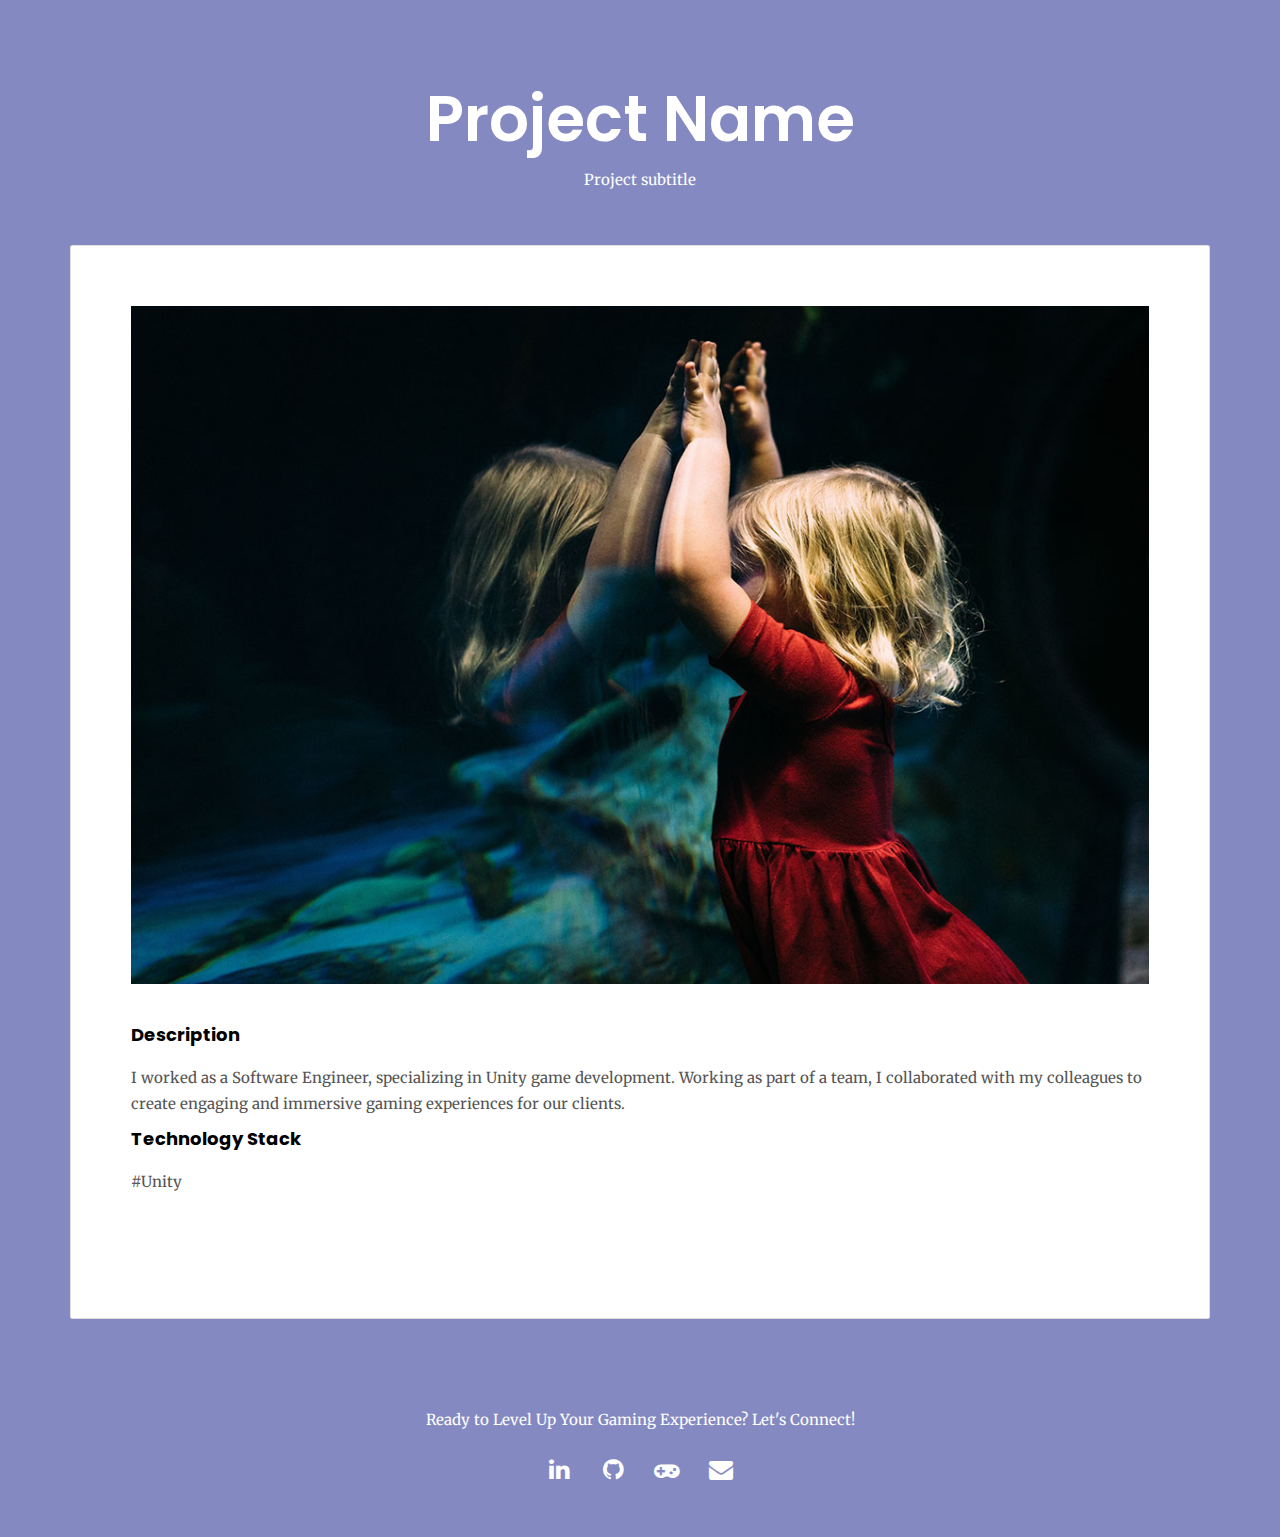
==== Portfolio.html @ bd311142 "Dynamic Portfolio page." ====
<!DOCTYPE html>
<html lang="en">

<head>
  <meta charset="UTF-8">
  <meta content="IE=edge" http-equiv="X-UA-Compatible">
  <meta content="width=device-width,initial-scale=1" name="viewport">
  <meta content="description" name="description">
  <meta name="google" content="notranslate" />
  <meta content="Mashup templates have been developped by Orson.io team" name="author">

  <!-- Disable tap highlight on IE -->
  <meta name="msapplication-tap-highlight" content="no">
  
  <link rel="apple-touch-icon" sizes="180x180" href="./assets/apple-icon-180x180.png">
  <link href="./assets/favicon.ico" rel="icon">

  <title>Zeeshan Qaswar</title>  

<link href="./main.d8e0d294.css" rel="stylesheet"></head>

<body class="">

<!-- Add your content of header -->
<div class="background-color-layer" "></div> 
<!-- style="background-image: url('assets/images/img-01.jpg') -->
<main class="content-wrapper">
  <header class="white-text-container section-container">
    <div class="text-center">
      <h1 id ="projectName">Project Name</h1>
      <p  id ="projectTitle">Project subtitle</p>
    </div>
  </header>



<!-- Add your site or app content here -->
 
 <div class="container">
   <div class="row">
     <div class="col-xs-12">

        <div class="card">
          <div class="card-block">

            <div class="work-experience">
              
              <p><img src="./assets/Projects/Space/thumbnail.jpg" alt="" id="Portfolio-Main" width="100%"></p>
              
              <br>
              <h3 class="h5 date-title">Description</h3>
              <div id ="projectDescription">
                <p>I worked as a Software Engineer, specializing in Unity game development. 
                  Working as part of a team, I collaborated with my colleagues to create engaging and immersive gaming experiences for our clients.</p>
              </div>

                <h3 class="h5 date-title">Technology Stack</h3>
                <p>#Unity</p>
              
                <div class="row">
                  
                  <div class="col-md-6">
                    <br>
                    <img src="./assets/images/img-02.jpg" project-Name ="Space" id="Portfolio-1" class="img-responsive" alt="">
                  </div>

                  <div class="col-md-6">
                    <br>
                    <img src="./assets/images/img-03.jpg" class="img-responsive" id="Portfolio-2" alt="">
                  </div>

                  <div class="col-md-6">
                    <br>
                    <img src="./assets/images/img-02.jpg" project-Name ="Space" id="Portfolio-3" class="img-responsive" alt="">
                  </div>

                  <div class="col-md-6">
                    <br>
                    <img src="./assets/images/img-03.jpg" class="img-responsive" id="Portfolio-4" alt="">
                  </div>
    
                </div>

            </div>
          </div>
        </div>
        
     </div>
   </div>
 </div>

</main>
<footer class="footer-container white-text-container text-center">
  <div class="container">
    <div class="row">
      <div class="col-xs-12">
        <p><img src="./assets/images/mashup-icon.svg" alt=""></p>
        
        <p>Ready to Level Up Your Gaming Experience? Let's Connect!</p>
        <p>
          <a class="fa-icon fa-icon-2x" target="_blank"  href="https://www.linkedin.com/in/zeolion/" title="">
            <i class="fa fa-linkedin"></i>
          </a>
          <a class="fa-icon fa-icon-2x" target="_blank"  href="https://github.com/xeeshanqaswar" title="">
            <i class="fa fa-github"></i>
          </a>
          <a class="fa-icon fa-icon-2x" target="_blank"  href="https://zeeshanqaswar.itch.io/" title="">
            <i class="fa fa-gamepad"></i>
          </a>
          <a class="fa-icon fa-icon-2x" href="mailto:xeeshanqaswar@gmail.com" title="">
            <i class="fa fa-envelope"></i>
          </a>
        </p>
      </div>
    </div>
  </div>
</footer>

<script>
  document.addEventListener("DOMContentLoaded", function (event) {
     scrollRevelation('.card');
  });

  // Change portfolio page name

  window.onload = function(){
    
    // Fetching Data from other page
    var pageData = JSON.parse(sessionStorage.getItem("portfolioData"));
    
    // Updating Content 
    document.getElementById("projectName").innerText = pageData["projectName"];
    document.getElementById("projectTitle").innerText = pageData["projectTitle"];
    document.getElementById("projectDescription").innerHTML = pageData["projectDescription"];

    // Updating Images
    document.getElementById('Portfolio-Main').src = "./assets/Projects/"+pageData["projectPath"]+"/main.gif";
    document.getElementById("Portfolio-1").src = "./assets/Projects/"+pageData["projectPath"]+"/1.jpg";
    document.getElementById("Portfolio-2").src = "./assets/Projects/"+pageData["projectPath"]+"/2.jpg";
    document.getElementById("Portfolio-3").src = "./assets/Projects/"+pageData["projectPath"]+"/3.jpg";
    document.getElementById("Portfolio-4").src = "./assets/Projects/"+pageData["projectPath"]+"/4.jpg";

  }

</script>

<script type="text/javascript" src="./main.bc58148c.js"></script></body>

</html>
---- main.d8e0d294.css ----
@import url(https://fonts.googleapis.com/css?family=Lato:400,700|Oswald);
@import url('https://fonts.googleapis.com/css2?family=Poppins:wght@400;600&display=swap');
@import url('https://fonts.googleapis.com/css2?family=Merriweather&display=swap');
@import url(https://maxcdn.bootstrapcdn.com/font-awesome/4.7.0/css/font-awesome.min.css);

html {
    font-family: sans-serif;
    -ms-text-size-adjust: 100%;
    -webkit-text-size-adjust: 100%
}

body {
    margin: 0
}

article,
aside,
details,
figcaption,
figure,
footer,
header,
hgroup,
main,
menu,
nav,
section,
summary {
    display: block
}

audio,
canvas,
progress,
video {
    display: inline-block;
    vertical-align: baseline
}

audio:not([controls]) {
    display: none;
    height: 0
}

[hidden],
template {
    display: none
}

a {
    background-color: transparent
}

a:active,
a:hover {
    outline: 0
}

abbr[title] {
    border-bottom: 1px dotted
}

b,
strong {
    font-weight: 700
}

dfn {
    font-style: italic
}

h1 {
    font-size: 2em;
    margin: .67em 0
}

mark {
    background: #ff0;
    color: #000
}

small {
    font-size: 80%
}

sub,
sup {
    font-size: 75%;
    line-height: 0;
    position: relative;
    vertical-align: baseline
}

sup {
    top: -.5em
}

sub {
    bottom: -.25em
}

img {
    border: 0
}

svg:not(:root) {
    overflow: hidden
}

figure {
    margin: 1em 40px
}

hr {
    box-sizing: content-box;
    height: 0
}

pre {
    overflow: auto
}

code,
kbd,
pre,
samp {
    font-family: monospace, monospace;
    font-size: 1em
}

button,
input,
optgroup,
select,
textarea {
    color: inherit;
    font: inherit;
    margin: 0
}

button {
    overflow: visible
}

button,
select {
    text-transform: none
}

button,
html input[type=button],
input[type=reset],
input[type=submit] {
    -webkit-appearance: button;
    cursor: pointer
}

button[disabled],
html input[disabled] {
    cursor: default
}

button::-moz-focus-inner,
input::-moz-focus-inner {
    border: 0;
    padding: 0
}

input {
    line-height: normal
}

input[type=checkbox],
input[type=radio] {
    box-sizing: border-box;
    padding: 0
}

input[type=number]::-webkit-inner-spin-button,
input[type=number]::-webkit-outer-spin-button {
    height: auto
}

input[type=search] {
    -webkit-appearance: textfield;
    box-sizing: content-box
}

input[type=search]::-webkit-search-cancel-button,
input[type=search]::-webkit-search-decoration {
    -webkit-appearance: none
}

fieldset {
    border: 1px solid silver;
    margin: 0 2px;
    padding: .35em .625em .75em
}

textarea {
    overflow: auto
}

optgroup {
    font-weight: 700
}

table {
    border-collapse: collapse;
    border-spacing: 0
}

td,
th {
    padding: 0
}

/*! Source: https://github.com/h5bp/html5-boilerplate/blob/master/src/css/main.css */
@media print {

    *,
    :after,
    :before {
        background: transparent !important;
        color: #000 !important;
        box-shadow: none !important;
        text-shadow: none !important
    }

    a,
    a:visited {
        text-decoration: underline
    }

    a[href]:after {
        content: " (" attr(href) ")"
    }

    abbr[title]:after {
        content: " (" attr(title) ")"
    }

    a[href^="#"]:after,
    a[href^="javascript:"]:after {
        content: ""
    }

    blockquote,
    pre {
        border: 1px solid #999;
        page-break-inside: avoid
    }

    thead {
        display: table-header-group
    }

    img,
    tr {
        page-break-inside: avoid
    }

    img {
        max-width: 100% !important
    }

    h2,
    h3,
    p {
        orphans: 3;
        widows: 3
    }

    h2,
    h3 {
        page-break-after: avoid
    }

    .navbar {
        display: none
    }

    .btn>.caret,
    .dropup>.btn>.caret {
        border-top-color: #000 !important
    }

    .label {
        border: 1px solid #000
    }

    .table {
        border-collapse: collapse !important
    }

    .table td,
    .table th {
        background-color: #fff !important
    }

    .table-bordered td,
    .table-bordered th {
        border: 1px solid #ddd !important
    }
}

*,
:after,
:before {
    -webkit-box-sizing: border-box;
    -moz-box-sizing: border-box;
    box-sizing: border-box
}

html {
    font-size: 10px;
    -webkit-tap-highlight-color: transparent
}

body {
    /* font-family: Lato, Helvetica, Arial, sans-serif; */
    font-family: 'Merriweather', serif;
    /* font-size: 16px;
    line-height: 1.58; */
    font-size: 15px;
    line-height: 1.7;
    color: #555;
    background-color: #fff
}

button,
input,
select,
textarea {
    font-family: inherit;
    font-size: inherit;
    line-height: inherit
}

a {
    color: #8589c2;
    text-decoration: none
}

a:focus,
a:hover {
    color: #8589c2;
    text-decoration: underline
}

a:focus {
    outline: 5px auto -webkit-focus-ring-color;
    outline-offset: -2px
}

figure {
    margin: 0
}

img {
    vertical-align: middle
}

.img-responsive {
    display: block;
    max-width: 100%;
    height: auto
}

.img-rounded {
    border-radius: 6px
}

.img-thumbnail {
    padding: 4px;
    line-height: 1.58;
    background-color: #fff;
    border: 1px solid #ddd;
    border-radius: 4px;
    -webkit-transition: all .2s ease-in-out;
    -o-transition: all .2s ease-in-out;
    transition: all .2s ease-in-out;
    display: inline-block;
    max-width: 100%;
    height: auto
}

.img-circle {
    border-radius: 50%
}

hr {
    margin-top: 25px;
    margin-bottom: 25px;
    border: 0;
    border-top: 1px solid #eee
}

.sr-only {
    position: absolute;
    width: 1px;
    height: 1px;
    margin: -1px;
    padding: 0;
    overflow: hidden;
    clip: rect(0, 0, 0, 0);
    border: 0
}

.sr-only-focusable:active,
.sr-only-focusable:focus {
    position: static;
    width: auto;
    height: auto;
    margin: 0;
    overflow: visible;
    clip: auto
}

[role=button] {
    cursor: pointer
}

.h1,
.h2,
.h3,
.h4,
.h5,
.h6,
h1,
h2,
h3,
h4,
h5,
h6 {
    /* font-family: Oswald, Helvetica, Arial, sans-serif; */
    font-family: 'Poppins', Helvetica, Arial, sans-serif;
    font-weight: 600;
    line-height: 1.1;
    color: #000
}

.h1 .small,
.h1 small,
.h2 .small,
.h2 small,
.h3 .small,
.h3 small,
.h4 .small,
.h4 small,
.h5 .small,
.h5 small,
.h6 .small,
.h6 small,
h1 .small,
h1 small,
h2 .small,
h2 small,
h3 .small,
h3 small,
h4 .small,
h4 small,
h5 .small,
h5 small,
h6 .small,
h6 small {
    font-weight: 400;
    line-height: 1;
    color: #777
}

.h1,
.h2,
.h3,
h1,
h2,
h3 {
    margin-top: 25px;
    margin-bottom: 12.5px
}

.h1 .small,
.h1 small,
.h2 .small,
.h2 small,
.h3 .small,
.h3 small,
h1 .small,
h1 small,
h2 .small,
h2 small,
h3 .small,
h3 small {
    font-size: 65%
}

.h4,
.h5,
.h6,
h4,
h5,
h6 {
    margin-top: 12.5px;
    margin-bottom: 12.5px
}

.h4 .small,
.h4 small,
.h5 .small,
.h5 small,
.h6 .small,
.h6 small,
h4 .small,
h4 small,
h5 .small,
h5 small,
h6 .small,
h6 small {
    font-size: 75%
}

.h1,
h1 {
    font-size: 63px
}

.h2,
h2 {
    font-size: 27px
}

.h3,
.h4,
h3,
h4 {
    font-size: 20px
}

.h5,
h5 {
    font-size: 18px
}

.h6,
h6 {
    font-size: 14px
}

p {
    margin: 0 0 12.5px
}

.lead {
    margin-bottom: 25px;
    font-size: 18px;
    font-weight: 300;
    line-height: 1.4
}

@media (min-width:768px) {
    .lead {
        font-size: 24px
    }
}

.small,
small {
    font-size: 87%
}

.mark,
mark {
    background-color: #fcf8e3;
    padding: .2em
}

.text-left {
    text-align: left
}

.text-right {
    text-align: right
}

.text-center {
    text-align: center
}

.text-justify {
    text-align: justify
}

.text-nowrap {
    white-space: nowrap
}

.text-lowercase {
    text-transform: lowercase
}

.initialism,
.text-uppercase {
    text-transform: uppercase
}

.text-capitalize {
    text-transform: capitalize
}

.text-muted {
    color: #777
}

.text-primary {
    color:  #8589c2
}

a.text-primary:focus,
a.text-primary:hover {
    color:  #8589c2
}

.text-success {
    color: #fff
}

a.text-success:focus,
a.text-success:hover {
    color: #e6e6e6
}

.text-info {
    color: #31708f
}

a.text-info:focus,
a.text-info:hover {
    color: #245269
}

.text-warning {
    color: #8a6d3b
}

a.text-warning:focus,
a.text-warning:hover {
    color: #66512c
}

.text-danger {
    color: #fff
}

a.text-danger:focus,
a.text-danger:hover {
    color: #e6e6e6
}

.bg-primary {
    color: #fff;
    background-color: #ff0060
}

a.bg-primary:focus,
a.bg-primary:hover {
    background-color: #cc004d
}

.bg-success {
    background-color: #87e329
}

a.bg-success:focus,
a.bg-success:hover {
    background-color: #6dc019
}

.bg-info {
    background-color: #d9edf7
}

a.bg-info:focus,
a.bg-info:hover {
    background-color: #afd9ee
}

.bg-warning {
    background-color: #fcf8e3
}

a.bg-warning:focus,
a.bg-warning:hover {
    background-color: #f7ecb5
}

.bg-danger {
    background-color: #ff2c74
}

a.bg-danger:focus,
a.bg-danger:hover {
    background-color: #f80055
}

.page-header {
    padding-bottom: 11.5px;
    margin: 50px 0 25px;
    border-bottom: 1px solid #eee
}

ol,
ul {
    margin-top: 0;
    margin-bottom: 12.5px
}

ol ol,
ol ul,
ul ol,
ul ul {
    margin-bottom: 0
}

.list-inline,
.list-unstyled {
    padding-left: 0;
    list-style: none
}

.list-inline {
    margin-left: -5px
}

.list-inline>li {
    display: inline-block;
    padding-left: 5px;
    padding-right: 5px
}

dl {
    margin-top: 0;
    margin-bottom: 25px
}

dd,
dt {
    line-height: 1.58
}

dt {
    font-weight: 700
}

dd {
    margin-left: 0
}

.dl-horizontal dd:after,
.dl-horizontal dd:before {
    content: " ";
    display: table
}

.dl-horizontal dd:after {
    clear: both
}

@media (min-width:768px) {
    .dl-horizontal dt {
        float: left;
        width: 160px;
        clear: left;
        text-align: right;
        overflow: hidden;
        text-overflow: ellipsis;
        white-space: nowrap
    }

    .dl-horizontal dd {
        margin-left: 180px
    }
}

abbr[data-original-title],
abbr[title] {
    cursor: help;
    border-bottom: 1px dotted #777
}

.initialism {
    font-size: 90%
}

blockquote {
    padding: 12.5px 25px;
    margin: 0 0 25px;
    font-size: 20px;
    border-left: 5px solid #eee
}

blockquote ol:last-child,
blockquote p:last-child,
blockquote ul:last-child {
    margin-bottom: 0
}

blockquote .small,
blockquote footer,
blockquote small {
    display: block;
    font-size: 80%;
    line-height: 1.58;
    color: #777
}

blockquote .small:before,
blockquote footer:before,
blockquote small:before {
    content: "\2014   \A0"
}

.blockquote-reverse,
blockquote.pull-right {
    padding-right: 15px;
    padding-left: 0;
    border-right: 5px solid #eee;
    border-left: 0;
    text-align: right
}

.blockquote-reverse .small:before,
.blockquote-reverse footer:before,
.blockquote-reverse small:before,
blockquote.pull-right .small:before,
blockquote.pull-right footer:before,
blockquote.pull-right small:before {
    content: ""
}

.blockquote-reverse .small:after,
.blockquote-reverse footer:after,
.blockquote-reverse small:after,
blockquote.pull-right .small:after,
blockquote.pull-right footer:after,
blockquote.pull-right small:after {
    content: "\A0   \2014"
}

address {
    margin-bottom: 25px;
    font-style: normal;
    line-height: 1.58
}

code,
kbd,
pre,
samp {
    font-family: Menlo, Monaco, Consolas, Courier New, monospace
}

code {
    color: #c7254e;
    background-color: #f9f2f4;
    border-radius: 4px
}

code,
kbd {
    padding: 2px 4px;
    font-size: 90%
}

kbd {
    color: #fff;
    background-color: #333;
    border-radius: 3px;
    box-shadow: inset 0 -1px 0 rgba(0, 0, 0, .25)
}

kbd kbd {
    padding: 0;
    font-size: 100%;
    font-weight: 700;
    box-shadow: none
}

pre {
    display: block;
    padding: 12px;
    margin: 0 0 12.5px;
    font-size: 15px;
    line-height: 1.58;
    word-break: break-all;
    word-wrap: break-word;
    color: #333;
    background-color: #f5f5f5;
    border: 1px solid #ccc;
    border-radius: 4px
}

pre code {
    padding: 0;
    font-size: inherit;
    color: inherit;
    white-space: pre-wrap;
    background-color: transparent;
    border-radius: 0
}

.pre-scrollable {
    max-height: 340px;
    overflow-y: scroll
}

.container {
    margin-right: auto;
    margin-left: auto;
    padding-left: 15px;
    padding-right: 15px
}

.container:after,
.container:before {
    content: " ";
    display: table
}

.container:after {
    clear: both
}

@media (min-width:768px) {
    .container {
        width: 750px
    }
}

@media (min-width:992px) {
    .container {
        width: 970px
    }
}

@media (min-width:1200px) {
    .container {
        width: 1170px
    }
}

.container-fluid {
    margin-right: auto;
    margin-left: auto;
    padding-left: 15px;
    padding-right: 15px
}

.container-fluid:after,
.container-fluid:before {
    content: " ";
    display: table
}

.container-fluid:after {
    clear: both
}

.row {
    margin-left: -15px;
    margin-right: -15px
}

.row:after,
.row:before {
    content: " ";
    display: table
}

.row:after {
    clear: both
}

.col-lg-1,
.col-lg-2,
.col-lg-3,
.col-lg-4,
.col-lg-5,
.col-lg-6,
.col-lg-7,
.col-lg-8,
.col-lg-9,
.col-lg-10,
.col-lg-11,
.col-lg-12,
.col-md-1,
.col-md-2,
.col-md-3,
.col-md-4,
.col-md-5,
.col-md-6,
.col-md-7,
.col-md-8,
.col-md-9,
.col-md-10,
.col-md-11,
.col-md-12,
.col-sm-1,
.col-sm-2,
.col-sm-3,
.col-sm-4,
.col-sm-5,
.col-sm-6,
.col-sm-7,
.col-sm-8,
.col-sm-9,
.col-sm-10,
.col-sm-11,
.col-sm-12,
.col-xs-1,
.col-xs-2,
.col-xs-3,
.col-xs-4,
.col-xs-5,
.col-xs-6,
.col-xs-7,
.col-xs-8,
.col-xs-9,
.col-xs-10,
.col-xs-11,
.col-xs-12 {
    position: relative;
    min-height: 1px;
    padding-left: 15px;
    padding-right: 15px
}

.col-xs-1,
.col-xs-2,
.col-xs-3,
.col-xs-4,
.col-xs-5,
.col-xs-6,
.col-xs-7,
.col-xs-8,
.col-xs-9,
.col-xs-10,
.col-xs-11,
.col-xs-12 {
    float: left
}

.col-xs-1 {
    width: 8.33333%
}

.col-xs-2 {
    width: 16.66667%
}

.col-xs-3 {
    width: 25%
}

.col-xs-4 {
    width: 33.33333%
}

.col-xs-5 {
    width: 41.66667%
}

.col-xs-6 {
    width: 50%
}

.col-xs-7 {
    width: 58.33333%
}

.col-xs-8 {
    width: 66.66667%
}

.col-xs-9 {
    width: 75%
}

.col-xs-10 {
    width: 83.33333%
}

.col-xs-11 {
    width: 91.66667%
}

.col-xs-12 {
    width: 100%
}

.col-xs-pull-0 {
    right: auto
}

.col-xs-pull-1 {
    right: 8.33333%
}

.col-xs-pull-2 {
    right: 16.66667%
}

.col-xs-pull-3 {
    right: 25%
}

.col-xs-pull-4 {
    right: 33.33333%
}

.col-xs-pull-5 {
    right: 41.66667%
}

.col-xs-pull-6 {
    right: 50%
}

.col-xs-pull-7 {
    right: 58.33333%
}

.col-xs-pull-8 {
    right: 66.66667%
}

.col-xs-pull-9 {
    right: 75%
}

.col-xs-pull-10 {
    right: 83.33333%
}

.col-xs-pull-11 {
    right: 91.66667%
}

.col-xs-pull-12 {
    right: 100%
}

.col-xs-push-0 {
    left: auto
}

.col-xs-push-1 {
    left: 8.33333%
}

.col-xs-push-2 {
    left: 16.66667%
}

.col-xs-push-3 {
    left: 25%
}

.col-xs-push-4 {
    left: 33.33333%
}

.col-xs-push-5 {
    left: 41.66667%
}

.col-xs-push-6 {
    left: 50%
}

.col-xs-push-7 {
    left: 58.33333%
}

.col-xs-push-8 {
    left: 66.66667%
}

.col-xs-push-9 {
    left: 75%
}

.col-xs-push-10 {
    left: 83.33333%
}

.col-xs-push-11 {
    left: 91.66667%
}

.col-xs-push-12 {
    left: 100%
}

.col-xs-offset-0 {
    margin-left: 0
}

.col-xs-offset-1 {
    margin-left: 8.33333%
}

.col-xs-offset-2 {
    margin-left: 16.66667%
}

.col-xs-offset-3 {
    margin-left: 25%
}

.col-xs-offset-4 {
    margin-left: 33.33333%
}

.col-xs-offset-5 {
    margin-left: 41.66667%
}

.col-xs-offset-6 {
    margin-left: 50%
}

.col-xs-offset-7 {
    margin-left: 58.33333%
}

.col-xs-offset-8 {
    margin-left: 66.66667%
}

.col-xs-offset-9 {
    margin-left: 75%
}

.col-xs-offset-10 {
    margin-left: 83.33333%
}

.col-xs-offset-11 {
    margin-left: 91.66667%
}

.col-xs-offset-12 {
    margin-left: 100%
}

@media (min-width:768px) {

    .col-sm-1,
    .col-sm-2,
    .col-sm-3,
    .col-sm-4,
    .col-sm-5,
    .col-sm-6,
    .col-sm-7,
    .col-sm-8,
    .col-sm-9,
    .col-sm-10,
    .col-sm-11,
    .col-sm-12 {
        float: left
    }

    .col-sm-1 {
        width: 8.33333%
    }

    .col-sm-2 {
        width: 16.66667%
    }

    .col-sm-3 {
        width: 25%
    }

    .col-sm-4 {
        width: 33.33333%
    }

    .col-sm-5 {
        width: 41.66667%
    }

    .col-sm-6 {
        width: 50%
    }

    .col-sm-7 {
        width: 58.33333%
    }

    .col-sm-8 {
        width: 66.66667%
    }

    .col-sm-9 {
        width: 75%
    }

    .col-sm-10 {
        width: 83.33333%
    }

    .col-sm-11 {
        width: 91.66667%
    }

    .col-sm-12 {
        width: 100%
    }

    .col-sm-pull-0 {
        right: auto
    }

    .col-sm-pull-1 {
        right: 8.33333%
    }

    .col-sm-pull-2 {
        right: 16.66667%
    }

    .col-sm-pull-3 {
        right: 25%
    }

    .col-sm-pull-4 {
        right: 33.33333%
    }

    .col-sm-pull-5 {
        right: 41.66667%
    }

    .col-sm-pull-6 {
        right: 50%
    }

    .col-sm-pull-7 {
        right: 58.33333%
    }

    .col-sm-pull-8 {
        right: 66.66667%
    }

    .col-sm-pull-9 {
        right: 75%
    }

    .col-sm-pull-10 {
        right: 83.33333%
    }

    .col-sm-pull-11 {
        right: 91.66667%
    }

    .col-sm-pull-12 {
        right: 100%
    }

    .col-sm-push-0 {
        left: auto
    }

    .col-sm-push-1 {
        left: 8.33333%
    }

    .col-sm-push-2 {
        left: 16.66667%
    }

    .col-sm-push-3 {
        left: 25%
    }

    .col-sm-push-4 {
        left: 33.33333%
    }

    .col-sm-push-5 {
        left: 41.66667%
    }

    .col-sm-push-6 {
        left: 50%
    }

    .col-sm-push-7 {
        left: 58.33333%
    }

    .col-sm-push-8 {
        left: 66.66667%
    }

    .col-sm-push-9 {
        left: 75%
    }

    .col-sm-push-10 {
        left: 83.33333%
    }

    .col-sm-push-11 {
        left: 91.66667%
    }

    .col-sm-push-12 {
        left: 100%
    }

    .col-sm-offset-0 {
        margin-left: 0
    }

    .col-sm-offset-1 {
        margin-left: 8.33333%
    }

    .col-sm-offset-2 {
        margin-left: 16.66667%
    }

    .col-sm-offset-3 {
        margin-left: 25%
    }

    .col-sm-offset-4 {
        margin-left: 33.33333%
    }

    .col-sm-offset-5 {
        margin-left: 41.66667%
    }

    .col-sm-offset-6 {
        margin-left: 50%
    }

    .col-sm-offset-7 {
        margin-left: 58.33333%
    }

    .col-sm-offset-8 {
        margin-left: 66.66667%
    }

    .col-sm-offset-9 {
        margin-left: 75%
    }

    .col-sm-offset-10 {
        margin-left: 83.33333%
    }

    .col-sm-offset-11 {
        margin-left: 91.66667%
    }

    .col-sm-offset-12 {
        margin-left: 100%
    }
}

@media (min-width:992px) {

    .col-md-1,
    .col-md-2,
    .col-md-3,
    .col-md-4,
    .col-md-5,
    .col-md-6,
    .col-md-7,
    .col-md-8,
    .col-md-9,
    .col-md-10,
    .col-md-11,
    .col-md-12 {
        float: left
    }

    .col-md-1 {
        width: 8.33333%
    }

    .col-md-2 {
        width: 16.66667%
    }

    .col-md-3 {
        width: 25%
    }

    .col-md-4 {
        width: 33.33333%
    }

    .col-md-5 {
        width: 41.66667%
    }

    .col-md-6 {
        width: 50%
    }

    .col-md-7 {
        width: 58.33333%
    }

    .col-md-8 {
        width: 66.66667%
    }

    .col-md-9 {
        width: 75%
    }

    .col-md-10 {
        width: 83.33333%
    }

    .col-md-11 {
        width: 91.66667%
    }

    .col-md-12 {
        width: 100%
    }

    .col-md-pull-0 {
        right: auto
    }

    .col-md-pull-1 {
        right: 8.33333%
    }

    .col-md-pull-2 {
        right: 16.66667%
    }

    .col-md-pull-3 {
        right: 25%
    }

    .col-md-pull-4 {
        right: 33.33333%
    }

    .col-md-pull-5 {
        right: 41.66667%
    }

    .col-md-pull-6 {
        right: 50%
    }

    .col-md-pull-7 {
        right: 58.33333%
    }

    .col-md-pull-8 {
        right: 66.66667%
    }

    .col-md-pull-9 {
        right: 75%
    }

    .col-md-pull-10 {
        right: 83.33333%
    }

    .col-md-pull-11 {
        right: 91.66667%
    }

    .col-md-pull-12 {
        right: 100%
    }

    .col-md-push-0 {
        left: auto
    }

    .col-md-push-1 {
        left: 8.33333%
    }

    .col-md-push-2 {
        left: 16.66667%
    }

    .col-md-push-3 {
        left: 25%
    }

    .col-md-push-4 {
        left: 33.33333%
    }

    .col-md-push-5 {
        left: 41.66667%
    }

    .col-md-push-6 {
        left: 50%
    }

    .col-md-push-7 {
        left: 58.33333%
    }

    .col-md-push-8 {
        left: 66.66667%
    }

    .col-md-push-9 {
        left: 75%
    }

    .col-md-push-10 {
        left: 83.33333%
    }

    .col-md-push-11 {
        left: 91.66667%
    }

    .col-md-push-12 {
        left: 100%
    }

    .col-md-offset-0 {
        margin-left: 0
    }

    .col-md-offset-1 {
        margin-left: 8.33333%
    }

    .col-md-offset-2 {
        margin-left: 16.66667%
    }

    .col-md-offset-3 {
        margin-left: 25%
    }

    .col-md-offset-4 {
        margin-left: 33.33333%
    }

    .col-md-offset-5 {
        margin-left: 41.66667%
    }

    .col-md-offset-6 {
        margin-left: 50%
    }

    .col-md-offset-7 {
        margin-left: 58.33333%
    }

    .col-md-offset-8 {
        margin-left: 66.66667%
    }

    .col-md-offset-9 {
        margin-left: 75%
    }

    .col-md-offset-10 {
        margin-left: 83.33333%
    }

    .col-md-offset-11 {
        margin-left: 91.66667%
    }

    .col-md-offset-12 {
        margin-left: 100%
    }
}

@media (min-width:1200px) {

    .col-lg-1,
    .col-lg-2,
    .col-lg-3,
    .col-lg-4,
    .col-lg-5,
    .col-lg-6,
    .col-lg-7,
    .col-lg-8,
    .col-lg-9,
    .col-lg-10,
    .col-lg-11,
    .col-lg-12 {
        float: left
    }

    .col-lg-1 {
        width: 8.33333%
    }

    .col-lg-2 {
        width: 16.66667%
    }

    .col-lg-3 {
        width: 25%
    }

    .col-lg-4 {
        width: 33.33333%
    }

    .col-lg-5 {
        width: 41.66667%
    }

    .col-lg-6 {
        width: 50%
    }

    .col-lg-7 {
        width: 58.33333%
    }

    .col-lg-8 {
        width: 66.66667%
    }

    .col-lg-9 {
        width: 75%
    }

    .col-lg-10 {
        width: 83.33333%
    }

    .col-lg-11 {
        width: 91.66667%
    }

    .col-lg-12 {
        width: 100%
    }

    .col-lg-pull-0 {
        right: auto
    }

    .col-lg-pull-1 {
        right: 8.33333%
    }

    .col-lg-pull-2 {
        right: 16.66667%
    }

    .col-lg-pull-3 {
        right: 25%
    }

    .col-lg-pull-4 {
        right: 33.33333%
    }

    .col-lg-pull-5 {
        right: 41.66667%
    }

    .col-lg-pull-6 {
        right: 50%
    }

    .col-lg-pull-7 {
        right: 58.33333%
    }

    .col-lg-pull-8 {
        right: 66.66667%
    }

    .col-lg-pull-9 {
        right: 75%
    }

    .col-lg-pull-10 {
        right: 83.33333%
    }

    .col-lg-pull-11 {
        right: 91.66667%
    }

    .col-lg-pull-12 {
        right: 100%
    }

    .col-lg-push-0 {
        left: auto
    }

    .col-lg-push-1 {
        left: 8.33333%
    }

    .col-lg-push-2 {
        left: 16.66667%
    }

    .col-lg-push-3 {
        left: 25%
    }

    .col-lg-push-4 {
        left: 33.33333%
    }

    .col-lg-push-5 {
        left: 41.66667%
    }

    .col-lg-push-6 {
        left: 50%
    }

    .col-lg-push-7 {
        left: 58.33333%
    }

    .col-lg-push-8 {
        left: 66.66667%
    }

    .col-lg-push-9 {
        left: 75%
    }

    .col-lg-push-10 {
        left: 83.33333%
    }

    .col-lg-push-11 {
        left: 91.66667%
    }

    .col-lg-push-12 {
        left: 100%
    }

    .col-lg-offset-0 {
        margin-left: 0
    }

    .col-lg-offset-1 {
        margin-left: 8.33333%
    }

    .col-lg-offset-2 {
        margin-left: 16.66667%
    }

    .col-lg-offset-3 {
        margin-left: 25%
    }

    .col-lg-offset-4 {
        margin-left: 33.33333%
    }

    .col-lg-offset-5 {
        margin-left: 41.66667%
    }

    .col-lg-offset-6 {
        margin-left: 50%
    }

    .col-lg-offset-7 {
        margin-left: 58.33333%
    }

    .col-lg-offset-8 {
        margin-left: 66.66667%
    }

    .col-lg-offset-9 {
        margin-left: 75%
    }

    .col-lg-offset-10 {
        margin-left: 83.33333%
    }

    .col-lg-offset-11 {
        margin-left: 91.66667%
    }

    .col-lg-offset-12 {
        margin-left: 100%
    }
}

table {
    background-color: transparent
}

caption {
    padding-top: 8px;
    padding-bottom: 8px;
    color: #777
}

caption,
th {
    text-align: left
}

.table {
    width: 100%;
    max-width: 100%;
    margin-bottom: 25px
}

.table>tbody>tr>td,
.table>tbody>tr>th,
.table>tfoot>tr>td,
.table>tfoot>tr>th,
.table>thead>tr>td,
.table>thead>tr>th {
    padding: 8px;
    line-height: 1.58;
    vertical-align: top;
    border-top: 1px solid #ddd
}

.table>thead>tr>th {
    vertical-align: bottom;
    border-bottom: 2px solid #ddd
}

.table>caption+thead>tr:first-child>td,
.table>caption+thead>tr:first-child>th,
.table>colgroup+thead>tr:first-child>td,
.table>colgroup+thead>tr:first-child>th,
.table>thead:first-child>tr:first-child>td,
.table>thead:first-child>tr:first-child>th {
    border-top: 0
}

.table>tbody+tbody {
    border-top: 2px solid #ddd
}

.table .table {
    background-color: #fff
}

.table-condensed>tbody>tr>td,
.table-condensed>tbody>tr>th,
.table-condensed>tfoot>tr>td,
.table-condensed>tfoot>tr>th,
.table-condensed>thead>tr>td,
.table-condensed>thead>tr>th {
    padding: 5px
}

.table-bordered,
.table-bordered>tbody>tr>td,
.table-bordered>tbody>tr>th,
.table-bordered>tfoot>tr>td,
.table-bordered>tfoot>tr>th,
.table-bordered>thead>tr>td,
.table-bordered>thead>tr>th {
    border: 1px solid #ddd
}

.table-bordered>thead>tr>td,
.table-bordered>thead>tr>th {
    border-bottom-width: 2px
}

.table-striped>tbody>tr:nth-of-type(odd) {
    background-color: #f9f9f9
}

.table-hover>tbody>tr:hover {
    background-color: #f5f5f5
}

table col[class*=col-] {
    position: static;
    float: none;
    display: table-column
}

table td[class*=col-],
table th[class*=col-] {
    position: static;
    float: none;
    display: table-cell
}

.table>tbody>tr.active>td,
.table>tbody>tr.active>th,
.table>tbody>tr>td.active,
.table>tbody>tr>th.active,
.table>tfoot>tr.active>td,
.table>tfoot>tr.active>th,
.table>tfoot>tr>td.active,
.table>tfoot>tr>th.active,
.table>thead>tr.active>td,
.table>thead>tr.active>th,
.table>thead>tr>td.active,
.table>thead>tr>th.active {
    background-color: #f5f5f5
}

.table-hover>tbody>tr.active:hover>td,
.table-hover>tbody>tr.active:hover>th,
.table-hover>tbody>tr:hover>.active,
.table-hover>tbody>tr>td.active:hover,
.table-hover>tbody>tr>th.active:hover {
    background-color: #e8e8e8
}

.table>tbody>tr.success>td,
.table>tbody>tr.success>th,
.table>tbody>tr>td.success,
.table>tbody>tr>th.success,
.table>tfoot>tr.success>td,
.table>tfoot>tr.success>th,
.table>tfoot>tr>td.success,
.table>tfoot>tr>th.success,
.table>thead>tr.success>td,
.table>thead>tr.success>th,
.table>thead>tr>td.success,
.table>thead>tr>th.success {
    background-color: #87e329
}

.table-hover>tbody>tr.success:hover>td,
.table-hover>tbody>tr.success:hover>th,
.table-hover>tbody>tr:hover>.success,
.table-hover>tbody>tr>td.success:hover,
.table-hover>tbody>tr>th.success:hover {
    background-color: #7ad61c
}

.table>tbody>tr.info>td,
.table>tbody>tr.info>th,
.table>tbody>tr>td.info,
.table>tbody>tr>th.info,
.table>tfoot>tr.info>td,
.table>tfoot>tr.info>th,
.table>tfoot>tr>td.info,
.table>tfoot>tr>th.info,
.table>thead>tr.info>td,
.table>thead>tr.info>th,
.table>thead>tr>td.info,
.table>thead>tr>th.info {
    background-color: #d9edf7
}

.table-hover>tbody>tr.info:hover>td,
.table-hover>tbody>tr.info:hover>th,
.table-hover>tbody>tr:hover>.info,
.table-hover>tbody>tr>td.info:hover,
.table-hover>tbody>tr>th.info:hover {
    background-color: #c4e3f3
}

.table>tbody>tr.warning>td,
.table>tbody>tr.warning>th,
.table>tbody>tr>td.warning,
.table>tbody>tr>th.warning,
.table>tfoot>tr.warning>td,
.table>tfoot>tr.warning>th,
.table>tfoot>tr>td.warning,
.table>tfoot>tr>th.warning,
.table>thead>tr.warning>td,
.table>thead>tr.warning>th,
.table>thead>tr>td.warning,
.table>thead>tr>th.warning {
    background-color: #fcf8e3
}

.table-hover>tbody>tr.warning:hover>td,
.table-hover>tbody>tr.warning:hover>th,
.table-hover>tbody>tr:hover>.warning,
.table-hover>tbody>tr>td.warning:hover,
.table-hover>tbody>tr>th.warning:hover {
    background-color: #faf2cc
}

.table>tbody>tr.danger>td,
.table>tbody>tr.danger>th,
.table>tbody>tr>td.danger,
.table>tbody>tr>th.danger,
.table>tfoot>tr.danger>td,
.table>tfoot>tr.danger>th,
.table>tfoot>tr>td.danger,
.table>tfoot>tr>th.danger,
.table>thead>tr.danger>td,
.table>thead>tr.danger>th,
.table>thead>tr>td.danger,
.table>thead>tr>th.danger {
    background-color: #ff2c74
}

.table-hover>tbody>tr.danger:hover>td,
.table-hover>tbody>tr.danger:hover>th,
.table-hover>tbody>tr:hover>.danger,
.table-hover>tbody>tr>td.danger:hover,
.table-hover>tbody>tr>th.danger:hover {
    background-color: #ff1363
}

.table-responsive {
    overflow-x: auto;
    min-height: .01%
}

@media screen and (max-width:767px) {
    .table-responsive {
        width: 100%;
        margin-bottom: 18.75px;
        overflow-y: hidden;
        -ms-overflow-style: -ms-autohiding-scrollbar;
        border: 1px solid #ddd
    }

    .table-responsive>.table {
        margin-bottom: 0
    }

    .table-responsive>.table>tbody>tr>td,
    .table-responsive>.table>tbody>tr>th,
    .table-responsive>.table>tfoot>tr>td,
    .table-responsive>.table>tfoot>tr>th,
    .table-responsive>.table>thead>tr>td,
    .table-responsive>.table>thead>tr>th {
        white-space: nowrap
    }

    .table-responsive>.table-bordered {
        border: 0
    }

    .table-responsive>.table-bordered>tbody>tr>td:first-child,
    .table-responsive>.table-bordered>tbody>tr>th:first-child,
    .table-responsive>.table-bordered>tfoot>tr>td:first-child,
    .table-responsive>.table-bordered>tfoot>tr>th:first-child,
    .table-responsive>.table-bordered>thead>tr>td:first-child,
    .table-responsive>.table-bordered>thead>tr>th:first-child {
        border-left: 0
    }

    .table-responsive>.table-bordered>tbody>tr>td:last-child,
    .table-responsive>.table-bordered>tbody>tr>th:last-child,
    .table-responsive>.table-bordered>tfoot>tr>td:last-child,
    .table-responsive>.table-bordered>tfoot>tr>th:last-child,
    .table-responsive>.table-bordered>thead>tr>td:last-child,
    .table-responsive>.table-bordered>thead>tr>th:last-child {
        border-right: 0
    }

    .table-responsive>.table-bordered>tbody>tr:last-child>td,
    .table-responsive>.table-bordered>tbody>tr:last-child>th,
    .table-responsive>.table-bordered>tfoot>tr:last-child>td,
    .table-responsive>.table-bordered>tfoot>tr:last-child>th {
        border-bottom: 0
    }
}

fieldset {
    margin: 0;
    min-width: 0
}

fieldset,
legend {
    padding: 0;
    border: 0
}

legend {
    display: block;
    width: 100%;
    margin-bottom: 25px;
    font-size: 24px;
    line-height: inherit;
    color: #333;
    border-bottom: 1px solid #e5e5e5
}

label {
    display: inline-block;
    max-width: 100%;
    margin-bottom: 5px;
    font-weight: 700
}

input[type=search] {
    -webkit-box-sizing: border-box;
    -moz-box-sizing: border-box;
    box-sizing: border-box
}

input[type=checkbox],
input[type=radio] {
    margin: 4px 0 0;
    margin-top: 1px\9;
    line-height: normal
}

input[type=file] {
    display: block
}

input[type=range] {
    display: block;
    width: 100%
}

select[multiple],
select[size] {
    height: auto
}

input[type=checkbox]:focus,
input[type=file]:focus,
input[type=radio]:focus {
    outline: 5px auto -webkit-focus-ring-color;
    outline-offset: -2px
}

output {
    padding-top: 9px
}

.form-control,
output {
    display: block;
    font-size: 16px;
    line-height: 1.58;
    color: #555
}

.form-control {
    width: 100%;
    height: 43px;
    padding: 8px 16px;
    background-color: #eee;
    background-image: none;
    border: 1px solid transparent;
    border-radius: 4px;
    -webkit-box-shadow: inset 0 1px 1px rgba(0, 0, 0, .075);
    box-shadow: inset 0 1px 1px rgba(0, 0, 0, .075);
    -webkit-transition: border-color .15s ease-in-out, box-shadow .15s ease-in-out;
    -o-transition: border-color ease-in-out .15s, box-shadow ease-in-out .15s;
    transition: border-color .15s ease-in-out, box-shadow .15s ease-in-out
}

.form-control:focus {
    border-color: #66afe9;
    -webkit-box-shadow: inset 0 1px 1px rgba(0, 0, 0, .075), 0 0 8px rgba(102, 175, 233, .6);
    box-shadow: inset 0 1px 1px rgba(0, 0, 0, .075), 0 0 8px rgba(102, 175, 233, .6)
}

.form-control::-moz-placeholder {
    color: #999;
    opacity: 1
}

.form-control:-ms-input-placeholder {
    color: #999
}

.form-control::-webkit-input-placeholder {
    color: #999
}

.form-control::-ms-expand {
    border: 0;
    background-color: transparent
}

.form-control[disabled],
.form-control[readonly],
fieldset[disabled] .form-control {
    background-color: #eee;
    opacity: 1
}

.form-control[disabled],
fieldset[disabled] .form-control {
    cursor: not-allowed
}

textarea.form-control {
    height: auto
}

input[type=search] {
    -webkit-appearance: none
}

@media screen and (-webkit-min-device-pixel-ratio:0) {

    input[type=date].form-control,
    input[type=datetime-local].form-control,
    input[type=month].form-control,
    input[type=time].form-control {
        line-height: 43px
    }

    .input-group-sm>.input-group-btn>input[type=date].btn,
    .input-group-sm>.input-group-btn>input[type=datetime-local].btn,
    .input-group-sm>.input-group-btn>input[type=month].btn,
    .input-group-sm>.input-group-btn>input[type=time].btn,
    .input-group-sm>input[type=date].form-control,
    .input-group-sm>input[type=date].input-group-addon,
    .input-group-sm>input[type=datetime-local].form-control,
    .input-group-sm>input[type=datetime-local].input-group-addon,
    .input-group-sm>input[type=month].form-control,
    .input-group-sm>input[type=month].input-group-addon,
    .input-group-sm>input[type=time].form-control,
    .input-group-sm>input[type=time].input-group-addon,
    .input-group-sm input[type=date],
    .input-group-sm input[type=datetime-local],
    .input-group-sm input[type=month],
    .input-group-sm input[type=time],
    input[type=date].input-sm,
    input[type=datetime-local].input-sm,
    input[type=month].input-sm,
    input[type=time].input-sm {
        line-height: 35px
    }

    .input-group-lg>.input-group-btn>input[type=date].btn,
    .input-group-lg>.input-group-btn>input[type=datetime-local].btn,
    .input-group-lg>.input-group-btn>input[type=month].btn,
    .input-group-lg>.input-group-btn>input[type=time].btn,
    .input-group-lg>input[type=date].form-control,
    .input-group-lg>input[type=date].input-group-addon,
    .input-group-lg>input[type=datetime-local].form-control,
    .input-group-lg>input[type=datetime-local].input-group-addon,
    .input-group-lg>input[type=month].form-control,
    .input-group-lg>input[type=month].input-group-addon,
    .input-group-lg>input[type=time].form-control,
    .input-group-lg>input[type=time].input-group-addon,
    .input-group-lg input[type=date],
    .input-group-lg input[type=datetime-local],
    .input-group-lg input[type=month],
    .input-group-lg input[type=time],
    input[type=date].input-lg,
    input[type=datetime-local].input-lg,
    input[type=month].input-lg,
    input[type=time].input-lg {
        line-height: 53px
    }
}

.form-group {
    margin-bottom: 15px
}

.checkbox,
.radio {
    position: relative;
    display: block;
    margin-top: 10px;
    margin-bottom: 10px
}

.checkbox label,
.radio label {
    min-height: 25px;
    padding-left: 20px;
    margin-bottom: 0;
    font-weight: 400;
    cursor: pointer
}

.checkbox-inline input[type=checkbox],
.checkbox input[type=checkbox],
.radio-inline input[type=radio],
.radio input[type=radio] {
    position: absolute;
    margin-left: -20px;
    margin-top: 4px\9
}

.checkbox+.checkbox,
.radio+.radio {
    margin-top: -5px
}

.checkbox-inline,
.radio-inline {
    position: relative;
    display: inline-block;
    padding-left: 20px;
    margin-bottom: 0;
    vertical-align: middle;
    font-weight: 400;
    cursor: pointer
}

.checkbox-inline+.checkbox-inline,
.radio-inline+.radio-inline {
    margin-top: 0;
    margin-left: 10px
}

.checkbox-inline.disabled,
.checkbox.disabled label,
.radio-inline.disabled,
.radio.disabled label,
fieldset[disabled] .checkbox-inline,
fieldset[disabled] .checkbox label,
fieldset[disabled] .radio-inline,
fieldset[disabled] .radio label,
fieldset[disabled] input[type=checkbox],
fieldset[disabled] input[type=radio],
input[type=checkbox].disabled,
input[type=checkbox][disabled],
input[type=radio].disabled,
input[type=radio][disabled] {
    cursor: not-allowed
}

.form-control-static {
    padding-top: 9px;
    padding-bottom: 9px;
    margin-bottom: 0;
    min-height: 41px
}

.form-control-static.input-lg,
.form-control-static.input-sm,
.input-group-lg>.form-control-static.form-control,
.input-group-lg>.form-control-static.input-group-addon,
.input-group-lg>.input-group-btn>.form-control-static.btn,
.input-group-sm>.form-control-static.form-control,
.input-group-sm>.form-control-static.input-group-addon,
.input-group-sm>.input-group-btn>.form-control-static.btn {
    padding-left: 0;
    padding-right: 0
}

.input-group-sm>.form-control,
.input-group-sm>.input-group-addon,
.input-group-sm>.input-group-btn>.btn,
.input-sm {
    height: 35px;
    padding: 6px 12px;
    font-size: 14px;
    line-height: 1.5;
    border-radius: 3px
}

.input-group-sm>.input-group-btn>select.btn,
.input-group-sm>select.form-control,
.input-group-sm>select.input-group-addon,
select.input-sm {
    height: 35px;
    line-height: 35px
}

.input-group-sm>.input-group-btn>select[multiple].btn,
.input-group-sm>.input-group-btn>textarea.btn,
.input-group-sm>select[multiple].form-control,
.input-group-sm>select[multiple].input-group-addon,
.input-group-sm>textarea.form-control,
.input-group-sm>textarea.input-group-addon,
select[multiple].input-sm,
textarea.input-sm {
    height: auto
}

.form-group-sm .form-control {
    height: 35px;
    padding: 6px 12px;
    font-size: 14px;
    line-height: 1.5;
    border-radius: 3px
}

.form-group-sm select.form-control {
    height: 35px;
    line-height: 35px
}

.form-group-sm select[multiple].form-control,
.form-group-sm textarea.form-control {
    height: auto
}

.form-group-sm .form-control-static {
    height: 35px;
    min-height: 39px;
    padding: 7px 12px;
    font-size: 14px;
    line-height: 1.5
}

.input-group-lg>.form-control,
.input-group-lg>.input-group-addon,
.input-group-lg>.input-group-btn>.btn,
.input-lg {
    height: 53px;
    padding: 12px 20px;
    font-size: 20px;
    line-height: 1.33333;
    border-radius: 6px
}

.input-group-lg>.input-group-btn>select.btn,
.input-group-lg>select.form-control,
.input-group-lg>select.input-group-addon,
select.input-lg {
    height: 53px;
    line-height: 53px
}

.input-group-lg>.input-group-btn>select[multiple].btn,
.input-group-lg>.input-group-btn>textarea.btn,
.input-group-lg>select[multiple].form-control,
.input-group-lg>select[multiple].input-group-addon,
.input-group-lg>textarea.form-control,
.input-group-lg>textarea.input-group-addon,
select[multiple].input-lg,
textarea.input-lg {
    height: auto
}

.form-group-lg .form-control {
    height: 53px;
    padding: 12px 20px;
    font-size: 20px;
    line-height: 1.33333;
    border-radius: 6px
}

.form-group-lg select.form-control {
    height: 53px;
    line-height: 53px
}

.form-group-lg select[multiple].form-control,
.form-group-lg textarea.form-control {
    height: auto
}

.form-group-lg .form-control-static {
    height: 53px;
    min-height: 45px;
    padding: 13px 20px;
    font-size: 20px;
    line-height: 1.33333
}

.has-feedback {
    position: relative
}

.has-feedback .form-control {
    padding-right: 53.75px
}

.form-control-feedback {
    position: absolute;
    top: 0;
    right: 0;
    z-index: 2;
    display: block;
    width: 43px;
    height: 43px;
    line-height: 43px;
    text-align: center;
    pointer-events: none
}

.form-group-lg .form-control+.form-control-feedback,
.input-group-lg+.form-control-feedback,
.input-group-lg>.form-control+.form-control-feedback,
.input-group-lg>.input-group-addon+.form-control-feedback,
.input-group-lg>.input-group-btn>.btn+.form-control-feedback,
.input-lg+.form-control-feedback {
    width: 53px;
    height: 53px;
    line-height: 53px
}

.form-group-sm .form-control+.form-control-feedback,
.input-group-sm+.form-control-feedback,
.input-group-sm>.form-control+.form-control-feedback,
.input-group-sm>.input-group-addon+.form-control-feedback,
.input-group-sm>.input-group-btn>.btn+.form-control-feedback,
.input-sm+.form-control-feedback {
    width: 35px;
    height: 35px;
    line-height: 35px
}

.has-success .checkbox,
.has-success .checkbox-inline,
.has-success.checkbox-inline label,
.has-success.checkbox label,
.has-success .control-label,
.has-success .help-block,
.has-success .radio,
.has-success .radio-inline,
.has-success.radio-inline label,
.has-success.radio label {
    color: #fff
}

.has-success .form-control {
    border-color: #fff;
    -webkit-box-shadow: inset 0 1px 1px rgba(0, 0, 0, .075);
    box-shadow: inset 0 1px 1px rgba(0, 0, 0, .075)
}

.has-success .form-control:focus {
    border-color: #e6e6e6;
    -webkit-box-shadow: inset 0 1px 1px rgba(0, 0, 0, .075), 0 0 6px #fff;
    box-shadow: inset 0 1px 1px rgba(0, 0, 0, .075), 0 0 6px #fff
}

.has-success .input-group-addon {
    color: #fff;
    border-color: #fff;
    background-color: #87e329
}

.has-success .form-control-feedback {
    color: #fff
}

.has-warning .checkbox,
.has-warning .checkbox-inline,
.has-warning.checkbox-inline label,
.has-warning.checkbox label,
.has-warning .control-label,
.has-warning .help-block,
.has-warning .radio,
.has-warning .radio-inline,
.has-warning.radio-inline label,
.has-warning.radio label {
    color: #8a6d3b
}

.has-warning .form-control {
    border-color: #8a6d3b;
    -webkit-box-shadow: inset 0 1px 1px rgba(0, 0, 0, .075);
    box-shadow: inset 0 1px 1px rgba(0, 0, 0, .075)
}

.has-warning .form-control:focus {
    border-color: #66512c;
    -webkit-box-shadow: inset 0 1px 1px rgba(0, 0, 0, .075), 0 0 6px #c0a16b;
    box-shadow: inset 0 1px 1px rgba(0, 0, 0, .075), 0 0 6px #c0a16b
}

.has-warning .input-group-addon {
    color: #8a6d3b;
    border-color: #8a6d3b;
    background-color: #fcf8e3
}

.has-warning .form-control-feedback {
    color: #8a6d3b
}

.has-error .checkbox,
.has-error .checkbox-inline,
.has-error.checkbox-inline label,
.has-error.checkbox label,
.has-error .control-label,
.has-error .help-block,
.has-error .radio,
.has-error .radio-inline,
.has-error.radio-inline label,
.has-error.radio label {
    color: #fff
}

.has-error .form-control {
    border-color: #fff;
    -webkit-box-shadow: inset 0 1px 1px rgba(0, 0, 0, .075);
    box-shadow: inset 0 1px 1px rgba(0, 0, 0, .075)
}

.has-error .form-control:focus {
    border-color: #e6e6e6;
    -webkit-box-shadow: inset 0 1px 1px rgba(0, 0, 0, .075), 0 0 6px #fff;
    box-shadow: inset 0 1px 1px rgba(0, 0, 0, .075), 0 0 6px #fff
}

.has-error .input-group-addon {
    color: #fff;
    border-color: #fff;
    background-color: #ff2c74
}

.has-error .form-control-feedback {
    color: #fff
}

.has-feedback label~.form-control-feedback {
    top: 30px
}

.has-feedback label.sr-only~.form-control-feedback {
    top: 0
}

.help-block {
    display: block;
    margin-top: 5px;
    margin-bottom: 10px;
    color: #959595
}

@media (min-width:768px) {
    .form-inline .form-group {
        display: inline-block;
        margin-bottom: 0;
        vertical-align: middle
    }

    .form-inline .form-control {
        display: inline-block;
        width: auto;
        vertical-align: middle
    }

    .form-inline .form-control-static {
        display: inline-block
    }

    .form-inline .input-group {
        display: inline-table;
        vertical-align: middle
    }

    .form-inline .input-group .form-control,
    .form-inline .input-group .input-group-addon,
    .form-inline .input-group .input-group-btn {
        width: auto
    }

    .form-inline .input-group>.form-control {
        width: 100%
    }

    .form-inline .control-label {
        margin-bottom: 0;
        vertical-align: middle
    }

    .form-inline .checkbox,
    .form-inline .radio {
        display: inline-block;
        margin-top: 0;
        margin-bottom: 0;
        vertical-align: middle
    }

    .form-inline .checkbox label,
    .form-inline .radio label {
        padding-left: 0
    }

    .form-inline .checkbox input[type=checkbox],
    .form-inline .radio input[type=radio] {
        position: relative;
        margin-left: 0
    }

    .form-inline .has-feedback .form-control-feedback {
        top: 0
    }
}

.form-horizontal .checkbox,
.form-horizontal .checkbox-inline,
.form-horizontal .radio,
.form-horizontal .radio-inline {
    margin-top: 0;
    margin-bottom: 0;
    padding-top: 9px
}

.form-horizontal .checkbox,
.form-horizontal .radio {
    min-height: 34px
}

.form-horizontal .form-group {
    margin-left: -15px;
    margin-right: -15px
}

.form-horizontal .form-group:after,
.form-horizontal .form-group:before {
    content: " ";
    display: table
}

.form-horizontal .form-group:after {
    clear: both
}

@media (min-width:768px) {
    .form-horizontal .control-label {
        text-align: right;
        margin-bottom: 0;
        padding-top: 9px
    }
}

.form-horizontal .has-feedback .form-control-feedback {
    right: 15px
}

@media (min-width:768px) {
    .form-horizontal .form-group-lg .control-label {
        padding-top: 13px;
        font-size: 20px
    }
}

@media (min-width:768px) {
    .form-horizontal .form-group-sm .control-label {
        padding-top: 7px;
        font-size: 14px
    }
}

.btn {
    display: inline-block;
    margin-bottom: 0;
    font-weight: 400;
    text-align: center;
    vertical-align: middle;
    touch-action: manipulation;
    cursor: pointer;
    background-image: none;
    border: 1px solid transparent;
    white-space: nowrap;
    padding: 8px 16px;
    font-size: 16px;
    line-height: 1.58;
    border-radius: 50px;
    -webkit-user-select: none;
    -moz-user-select: none;
    -ms-user-select: none;
    user-select: none
}

.btn.active.focus,
.btn.active:focus,
.btn.focus,
.btn:active.focus,
.btn:active:focus,
.btn:focus {
    outline: 5px auto -webkit-focus-ring-color;
    outline-offset: -2px
}

.btn.focus,
.btn:focus,
.btn:hover {
    color: #555;
    text-decoration: none
}

.btn.active,
.btn:active {
    outline: 0;
    background-image: none;
    -webkit-box-shadow: inset 0 3px 5px rgba(0, 0, 0, .125);
    box-shadow: inset 0 3px 5px rgba(0, 0, 0, .125)
}

.btn.disabled,
.btn[disabled],
fieldset[disabled] .btn {
    cursor: not-allowed;
    opacity: .65;
    filter: alpha(opacity=65);
    -webkit-box-shadow: none;
    box-shadow: none
}

a.btn.disabled,
fieldset[disabled] a.btn {
    pointer-events: none
}

.btn-default {
    color: #555;
    background-color: #fff;
    border-color: #ccc
}

.btn-default.focus,
.btn-default:focus {
    color: #555;
    background-color: #e6e6e6;
    border-color: #8c8c8c
}

.btn-default.active,
.btn-default:active,
.btn-default:hover,
.open>.btn-default.dropdown-toggle {
    color: #555;
    background-color: #e6e6e6;
    border-color: #adadad
}

.btn-default.active.focus,
.btn-default.active:focus,
.btn-default.active:hover,
.btn-default:active.focus,
.btn-default:active:focus,
.btn-default:active:hover,
.open>.btn-default.dropdown-toggle.focus,
.open>.btn-default.dropdown-toggle:focus,
.open>.btn-default.dropdown-toggle:hover {
    color: #555;
    background-color: #d4d4d4;
    border-color: #8c8c8c
}

.btn-default.active,
.btn-default:active,
.open>.btn-default.dropdown-toggle {
    background-image: none
}

.btn-default.disabled.focus,
.btn-default.disabled:focus,
.btn-default.disabled:hover,
.btn-default[disabled].focus,
.btn-default[disabled]:focus,
.btn-default[disabled]:hover,
fieldset[disabled] .btn-default.focus,
fieldset[disabled] .btn-default:focus,
fieldset[disabled] .btn-default:hover {
    background-color: #fff;
    border-color: #ccc
}

.btn-default .badge {
    color: #fff;
    background-color: #555
}

.btn-primary {
    color: #fff;
    background-color: #ff0060;
    border-color: #ff0060
}

.btn-primary.focus,
.btn-primary:focus {
    color: #fff;
    background-color: #cc004d;
    border-color: #800030
}

.btn-primary.active,
.btn-primary:active,
.btn-primary:hover,
.open>.btn-primary.dropdown-toggle {
    color: #fff;
    background-color: #cc004d;
    border-color: #c20049
}

.btn-primary.active.focus,
.btn-primary.active:focus,
.btn-primary.active:hover,
.btn-primary:active.focus,
.btn-primary:active:focus,
.btn-primary:active:hover,
.open>.btn-primary.dropdown-toggle.focus,
.open>.btn-primary.dropdown-toggle:focus,
.open>.btn-primary.dropdown-toggle:hover {
    color: #fff;
    background-color: #a8003f;
    border-color: #800030
}

.btn-primary.active,
.btn-primary:active,
.open>.btn-primary.dropdown-toggle {
    background-image: none
}

.btn-primary.disabled.focus,
.btn-primary.disabled:focus,
.btn-primary.disabled:hover,
.btn-primary[disabled].focus,
.btn-primary[disabled]:focus,
.btn-primary[disabled]:hover,
fieldset[disabled] .btn-primary.focus,
fieldset[disabled] .btn-primary:focus,
fieldset[disabled] .btn-primary:hover {
    background-color: #ff0060;
    border-color: #ff0060
}

.btn-primary .badge {
    color: #ff0060;
    background-color: #fff
}

.btn-success {
    color: #fff;
    background-color: #5cb85c;
    border-color: #5cb85c
}

.btn-success.focus,
.btn-success:focus {
    color: #fff;
    background-color: #449d44;
    border-color: #2d672d
}

.btn-success.active,
.btn-success:active,
.btn-success:hover,
.open>.btn-success.dropdown-toggle {
    color: #fff;
    background-color: #449d44;
    border-color: #419641
}

.btn-success.active.focus,
.btn-success.active:focus,
.btn-success.active:hover,
.btn-success:active.focus,
.btn-success:active:focus,
.btn-success:active:hover,
.open>.btn-success.dropdown-toggle.focus,
.open>.btn-success.dropdown-toggle:focus,
.open>.btn-success.dropdown-toggle:hover {
    color: #fff;
    background-color: #398439;
    border-color: #2d672d
}

.btn-success.active,
.btn-success:active,
.open>.btn-success.dropdown-toggle {
    background-image: none
}

.btn-success.disabled.focus,
.btn-success.disabled:focus,
.btn-success.disabled:hover,
.btn-success[disabled].focus,
.btn-success[disabled]:focus,
.btn-success[disabled]:hover,
fieldset[disabled] .btn-success.focus,
fieldset[disabled] .btn-success:focus,
fieldset[disabled] .btn-success:hover {
    background-color: #5cb85c;
    border-color: #5cb85c
}

.btn-success .badge {
    color: #5cb85c;
    background-color: #fff
}

.btn-info {
    color: #fff;
    background-color: #f7981c;
    border-color: #f7981c
}

.btn-info.focus,
.btn-info:focus {
    color: #fff;
    background-color: #d87e08;
    border-color: #8e5305
}

.btn-info.active,
.btn-info:active,
.btn-info:hover,
.open>.btn-info.dropdown-toggle {
    color: #fff;
    background-color: #d87e08;
    border-color: #cf7807
}

.btn-info.active.focus,
.btn-info.active:focus,
.btn-info.active:hover,
.btn-info:active.focus,
.btn-info:active:focus,
.btn-info:active:hover,
.open>.btn-info.dropdown-toggle.focus,
.open>.btn-info.dropdown-toggle:focus,
.open>.btn-info.dropdown-toggle:hover {
    color: #fff;
    background-color: #b66a06;
    border-color: #8e5305
}

.btn-info.active,
.btn-info:active,
.open>.btn-info.dropdown-toggle {
    background-image: none
}

.btn-info.disabled.focus,
.btn-info.disabled:focus,
.btn-info.disabled:hover,
.btn-info[disabled].focus,
.btn-info[disabled]:focus,
.btn-info[disabled]:hover,
fieldset[disabled] .btn-info.focus,
fieldset[disabled] .btn-info:focus,
fieldset[disabled] .btn-info:hover {
    background-color: #f7981c;
    border-color: #f7981c
}

.btn-info .badge {
    color: #f7981c;
    background-color: #fff
}

.btn-warning {
    color: #fff;
    background-color: #f0ad4e;
    border-color: #f0ad4e
}

.btn-warning.focus,
.btn-warning:focus {
    color: #fff;
    background-color: #ec971f;
    border-color: #b06d0f
}

.btn-warning.active,
.btn-warning:active,
.btn-warning:hover,
.open>.btn-warning.dropdown-toggle {
    color: #fff;
    background-color: #ec971f;
    border-color: #eb9316
}

.btn-warning.active.focus,
.btn-warning.active:focus,
.btn-warning.active:hover,
.btn-warning:active.focus,
.btn-warning:active:focus,
.btn-warning:active:hover,
.open>.btn-warning.dropdown-toggle.focus,
.open>.btn-warning.dropdown-toggle:focus,
.open>.btn-warning.dropdown-toggle:hover {
    color: #fff;
    background-color: #d58512;
    border-color: #b06d0f
}

.btn-warning.active,
.btn-warning:active,
.open>.btn-warning.dropdown-toggle {
    background-image: none
}

.btn-warning.disabled.focus,
.btn-warning.disabled:focus,
.btn-warning.disabled:hover,
.btn-warning[disabled].focus,
.btn-warning[disabled]:focus,
.btn-warning[disabled]:hover,
fieldset[disabled] .btn-warning.focus,
fieldset[disabled] .btn-warning:focus,
fieldset[disabled] .btn-warning:hover {
    background-color: #f0ad4e;
    border-color: #f0ad4e
}

.btn-warning .badge {
    color: #f0ad4e;
    background-color: #fff
}

.btn-danger {
    color: #fff;
    background-color: #d9534f;
    border-color: #d9534f
}

.btn-danger.focus,
.btn-danger:focus {
    color: #fff;
    background-color: #c9302c;
    border-color: #8b211e
}

.btn-danger.active,
.btn-danger:active,
.btn-danger:hover,
.open>.btn-danger.dropdown-toggle {
    color: #fff;
    background-color: #c9302c;
    border-color: #c12e2a
}

.btn-danger.active.focus,
.btn-danger.active:focus,
.btn-danger.active:hover,
.btn-danger:active.focus,
.btn-danger:active:focus,
.btn-danger:active:hover,
.open>.btn-danger.dropdown-toggle.focus,
.open>.btn-danger.dropdown-toggle:focus,
.open>.btn-danger.dropdown-toggle:hover {
    color: #fff;
    background-color: #ac2925;
    border-color: #8b211e
}

.btn-danger.active,
.btn-danger:active,
.open>.btn-danger.dropdown-toggle {
    background-image: none
}

.btn-danger.disabled.focus,
.btn-danger.disabled:focus,
.btn-danger.disabled:hover,
.btn-danger[disabled].focus,
.btn-danger[disabled]:focus,
.btn-danger[disabled]:hover,
fieldset[disabled] .btn-danger.focus,
fieldset[disabled] .btn-danger:focus,
fieldset[disabled] .btn-danger:hover {
    background-color: #d9534f;
    border-color: #d9534f
}

.btn-danger .badge {
    color: #d9534f;
    background-color: #fff
}

.btn-link {
    color: #ff0060;
    font-weight: 400;
    border-radius: 0
}

.btn-link,
.btn-link.active,
.btn-link:active,
.btn-link[disabled],
fieldset[disabled] .btn-link {
    background-color: transparent;
    -webkit-box-shadow: none;
    box-shadow: none
}

.btn-link,
.btn-link:active,
.btn-link:focus,
.btn-link:hover {
    border-color: transparent
}

.btn-link:focus,
.btn-link:hover {
    color: #b30043;
    text-decoration: underline;
    background-color: transparent
}

.btn-link[disabled]:focus,
.btn-link[disabled]:hover,
fieldset[disabled] .btn-link:focus,
fieldset[disabled] .btn-link:hover {
    color: #777;
    text-decoration: none
}

.btn-group-lg>.btn,
.btn-lg {
    padding: 12px 20px;
    font-size: 20px;
    line-height: 1.33333;
    border-radius: 50px
}

.btn-group-sm>.btn,
.btn-sm {
    padding: 6px 12px;
    font-size: 14px;
    line-height: 1.5;
    border-radius: 50px
}

.btn-group-xs>.btn,
.btn-xs {
    padding: 1px 5px;
    font-size: 14px;
    line-height: 1.5;
    border-radius: 50px
}

.btn-block {
    display: block;
    width: 100%
}

.btn-block+.btn-block {
    margin-top: 5px
}

input[type=button].btn-block,
input[type=reset].btn-block,
input[type=submit].btn-block {
    width: 100%
}

.fade {
    opacity: 0;
    -webkit-transition: opacity .15s linear;
    -o-transition: opacity .15s linear;
    transition: opacity .15s linear
}

.fade.in {
    opacity: 1
}

.collapse {
    display: none
}

.collapse.in {
    display: block
}

tr.collapse.in {
    display: table-row
}

tbody.collapse.in {
    display: table-row-group
}

.collapsing {
    position: relative;
    height: 0;
    overflow: hidden;
    -webkit-transition-property: height, visibility;
    transition-property: height, visibility;
    -webkit-transition-duration: .35s;
    transition-duration: .35s;
    -webkit-transition-timing-function: ease;
    transition-timing-function: ease
}

.caret {
    display: inline-block;
    width: 0;
    height: 0;
    margin-left: 2px;
    vertical-align: middle;
    border-top: 4px dashed;
    border-top: 4px solid\9;
    border-right: 4px solid transparent;
    border-left: 4px solid transparent
}

.dropdown,
.dropup {
    position: relative
}

.dropdown-toggle:focus {
    outline: 0
}

.dropdown-menu {
    position: absolute;
    top: 100%;
    left: 0;
    z-index: 1000;
    display: none;
    float: left;
    min-width: 160px;
    padding: 5px 0;
    margin: 2px 0 0;
    list-style: none;
    font-size: 16px;
    text-align: left;
    background-color: #fff;
    border: 1px solid #ccc;
    border: 1px solid rgba(0, 0, 0, .15);
    border-radius: 4px;
    -webkit-box-shadow: 0 6px 12px rgba(0, 0, 0, .175);
    box-shadow: 0 6px 12px rgba(0, 0, 0, .175);
    background-clip: padding-box
}

.dropdown-menu.pull-right {
    right: 0;
    left: auto
}

.dropdown-menu .divider {
    height: 1px;
    margin: 11.5px 0;
    overflow: hidden;
    background-color: #e5e5e5
}

.dropdown-menu>li>a {
    display: block;
    padding: 3px 20px;
    clear: both;
    font-weight: 400;
    line-height: 1.58;
    color: #333;
    white-space: nowrap
}

.dropdown-menu>li>a:focus,
.dropdown-menu>li>a:hover {
    text-decoration: none;
    color: #262626;
    background-color: #f5f5f5
}

.dropdown-menu>.active>a,
.dropdown-menu>.active>a:focus,
.dropdown-menu>.active>a:hover {
    color: #fff;
    text-decoration: none;
    outline: 0;
    background-color: #ff0060
}

.dropdown-menu>.disabled>a,
.dropdown-menu>.disabled>a:focus,
.dropdown-menu>.disabled>a:hover {
    color: #777
}

.dropdown-menu>.disabled>a:focus,
.dropdown-menu>.disabled>a:hover {
    text-decoration: none;
    background-color: transparent;
    background-image: none;
    filter: progid:DXImageTransform.Microsoft.gradient(enabled=false);
    cursor: not-allowed
}

.open>.dropdown-menu {
    display: block
}

.open>a {
    outline: 0
}

.dropdown-menu-right {
    left: auto;
    right: 0
}

.dropdown-menu-left {
    left: 0;
    right: auto
}

.dropdown-header {
    display: block;
    padding: 3px 20px;
    font-size: 14px;
    line-height: 1.58;
    color: #777;
    white-space: nowrap
}

.dropdown-backdrop {
    position: fixed;
    left: 0;
    right: 0;
    bottom: 0;
    top: 0;
    z-index: 990
}

.pull-right>.dropdown-menu {
    right: 0;
    left: auto
}

.dropup .caret,
.navbar-fixed-bottom .dropdown .caret {
    border-top: 0;
    border-bottom: 4px dashed;
    border-bottom: 4px solid\9;
    content: ""
}

.dropup .dropdown-menu,
.navbar-fixed-bottom .dropdown .dropdown-menu {
    top: auto;
    bottom: 100%;
    margin-bottom: 2px
}

@media (min-width:768px) {
    .navbar-right .dropdown-menu {
        right: 0;
        left: auto
    }

    .navbar-right .dropdown-menu-left {
        left: 0;
        right: auto
    }
}

.btn-group,
.btn-group-vertical {
    position: relative;
    display: inline-block;
    vertical-align: middle
}

.btn-group-vertical>.btn,
.btn-group>.btn {
    position: relative;
    float: left
}

.btn-group-vertical>.btn.active,
.btn-group-vertical>.btn:active,
.btn-group-vertical>.btn:focus,
.btn-group-vertical>.btn:hover,
.btn-group>.btn.active,
.btn-group>.btn:active,
.btn-group>.btn:focus,
.btn-group>.btn:hover {
    z-index: 2
}

.btn-group .btn+.btn,
.btn-group .btn+.btn-group,
.btn-group .btn-group+.btn,
.btn-group .btn-group+.btn-group {
    margin-left: -1px
}

.btn-toolbar {
    margin-left: -5px
}

.btn-toolbar:after,
.btn-toolbar:before {
    content: " ";
    display: table
}

.btn-toolbar:after {
    clear: both
}

.btn-toolbar .btn,
.btn-toolbar .btn-group,
.btn-toolbar .input-group {
    float: left
}

.btn-toolbar>.btn,
.btn-toolbar>.btn-group,
.btn-toolbar>.input-group {
    margin-left: 5px
}

.btn-group>.btn:not(:first-child):not(:last-child):not(.dropdown-toggle) {
    border-radius: 0
}

.btn-group>.btn:first-child {
    margin-left: 0
}

.btn-group>.btn:first-child:not(:last-child):not(.dropdown-toggle) {
    border-bottom-right-radius: 0;
    border-top-right-radius: 0
}

.btn-group>.btn:last-child:not(:first-child),
.btn-group>.dropdown-toggle:not(:first-child) {
    border-bottom-left-radius: 0;
    border-top-left-radius: 0
}

.btn-group>.btn-group {
    float: left
}

.btn-group>.btn-group:not(:first-child):not(:last-child)>.btn {
    border-radius: 0
}

.btn-group>.btn-group:first-child:not(:last-child)>.btn:last-child,
.btn-group>.btn-group:first-child:not(:last-child)>.dropdown-toggle {
    border-bottom-right-radius: 0;
    border-top-right-radius: 0
}

.btn-group>.btn-group:last-child:not(:first-child)>.btn:first-child {
    border-bottom-left-radius: 0;
    border-top-left-radius: 0
}

.btn-group .dropdown-toggle:active,
.btn-group.open .dropdown-toggle {
    outline: 0
}

.btn-group>.btn+.dropdown-toggle {
    padding-left: 8px;
    padding-right: 8px
}

.btn-group-lg.btn-group>.btn+.dropdown-toggle,
.btn-group>.btn-lg+.dropdown-toggle {
    padding-left: 12px;
    padding-right: 12px
}

.btn-group.open .dropdown-toggle {
    -webkit-box-shadow: inset 0 3px 5px rgba(0, 0, 0, .125);
    box-shadow: inset 0 3px 5px rgba(0, 0, 0, .125)
}

.btn-group.open .dropdown-toggle.btn-link {
    -webkit-box-shadow: none;
    box-shadow: none
}

.btn .caret {
    margin-left: 0
}

.btn-group-lg>.btn .caret,
.btn-lg .caret {
    border-width: 5px 5px 0;
    border-bottom-width: 0
}

.dropup .btn-group-lg>.btn .caret,
.dropup .btn-lg .caret {
    border-width: 0 5px 5px
}

.btn-group-vertical>.btn,
.btn-group-vertical>.btn-group,
.btn-group-vertical>.btn-group>.btn {
    display: block;
    float: none;
    width: 100%;
    max-width: 100%
}

.btn-group-vertical>.btn-group:after,
.btn-group-vertical>.btn-group:before {
    content: " ";
    display: table
}

.btn-group-vertical>.btn-group:after {
    clear: both
}

.btn-group-vertical>.btn-group>.btn {
    float: none
}

.btn-group-vertical>.btn+.btn,
.btn-group-vertical>.btn+.btn-group,
.btn-group-vertical>.btn-group+.btn,
.btn-group-vertical>.btn-group+.btn-group {
    margin-top: -1px;
    margin-left: 0
}

.btn-group-vertical>.btn:not(:first-child):not(:last-child) {
    border-radius: 0
}

.btn-group-vertical>.btn:first-child:not(:last-child) {
    border-top-right-radius: 50px;
    border-top-left-radius: 50px;
    border-bottom-right-radius: 0;
    border-bottom-left-radius: 0
}

.btn-group-vertical>.btn:last-child:not(:first-child) {
    border-top-right-radius: 0;
    border-top-left-radius: 0;
    border-bottom-right-radius: 50px;
    border-bottom-left-radius: 50px
}

.btn-group-vertical>.btn-group:not(:first-child):not(:last-child)>.btn {
    border-radius: 0
}

.btn-group-vertical>.btn-group:first-child:not(:last-child)>.btn:last-child,
.btn-group-vertical>.btn-group:first-child:not(:last-child)>.dropdown-toggle {
    border-bottom-right-radius: 0;
    border-bottom-left-radius: 0
}

.btn-group-vertical>.btn-group:last-child:not(:first-child)>.btn:first-child {
    border-top-right-radius: 0;
    border-top-left-radius: 0
}

.btn-group-justified {
    display: table;
    width: 100%;
    table-layout: fixed;
    border-collapse: separate
}

.btn-group-justified>.btn,
.btn-group-justified>.btn-group {
    float: none;
    display: table-cell;
    width: 1%
}

.btn-group-justified>.btn-group .btn {
    width: 100%
}

.btn-group-justified>.btn-group .dropdown-menu {
    left: auto
}

[data-toggle=buttons]>.btn-group>.btn input[type=checkbox],
[data-toggle=buttons]>.btn-group>.btn input[type=radio],
[data-toggle=buttons]>.btn input[type=checkbox],
[data-toggle=buttons]>.btn input[type=radio] {
    position: absolute;
    clip: rect(0, 0, 0, 0);
    pointer-events: none
}

.input-group {
    position: relative;
    display: table;
    border-collapse: separate
}

.input-group[class*=col-] {
    float: none;
    padding-left: 0;
    padding-right: 0
}

.input-group .form-control {
    position: relative;
    z-index: 2;
    float: left;
    width: 100%;
    margin-bottom: 0
}

.input-group .form-control:focus {
    z-index: 3
}

.input-group-addon,
.input-group-btn,
.input-group .form-control {
    display: table-cell
}

.input-group-addon:not(:first-child):not(:last-child),
.input-group-btn:not(:first-child):not(:last-child),
.input-group .form-control:not(:first-child):not(:last-child) {
    border-radius: 0
}

.input-group-addon,
.input-group-btn {
    width: 1%;
    white-space: nowrap;
    vertical-align: middle
}

.input-group-addon {
    padding: 8px 16px;
    font-size: 16px;
    font-weight: 400;
    line-height: 1;
    color: #555;
    text-align: center;
    background-color: #eee;
    border: 1px solid transparent;
    border-radius: 4px
}

.input-group-addon.input-sm,
.input-group-sm>.input-group-addon,
.input-group-sm>.input-group-btn>.input-group-addon.btn {
    padding: 6px 12px;
    font-size: 14px;
    border-radius: 3px
}

.input-group-addon.input-lg,
.input-group-lg>.input-group-addon,
.input-group-lg>.input-group-btn>.input-group-addon.btn {
    padding: 12px 20px;
    font-size: 20px;
    border-radius: 6px
}

.input-group-addon input[type=checkbox],
.input-group-addon input[type=radio] {
    margin-top: 0
}

.input-group-addon:first-child,
.input-group-btn:first-child>.btn,
.input-group-btn:first-child>.btn-group>.btn,
.input-group-btn:first-child>.dropdown-toggle,
.input-group-btn:last-child>.btn-group:not(:last-child)>.btn,
.input-group-btn:last-child>.btn:not(:last-child):not(.dropdown-toggle),
.input-group .form-control:first-child {
    border-bottom-right-radius: 0;
    border-top-right-radius: 0
}

.input-group-addon:first-child {
    border-right: 0
}

.input-group-addon:last-child,
.input-group-btn:first-child>.btn-group:not(:first-child)>.btn,
.input-group-btn:first-child>.btn:not(:first-child),
.input-group-btn:last-child>.btn,
.input-group-btn:last-child>.btn-group>.btn,
.input-group-btn:last-child>.dropdown-toggle,
.input-group .form-control:last-child {
    border-bottom-left-radius: 0;
    border-top-left-radius: 0
}

.input-group-addon:last-child {
    border-left: 0
}

.input-group-btn {
    font-size: 0;
    white-space: nowrap
}

.input-group-btn,
.input-group-btn>.btn {
    position: relative
}

.input-group-btn>.btn+.btn {
    margin-left: -1px
}

.input-group-btn>.btn:active,
.input-group-btn>.btn:focus,
.input-group-btn>.btn:hover {
    z-index: 2
}

.input-group-btn:first-child>.btn,
.input-group-btn:first-child>.btn-group {
    margin-right: -1px
}

.input-group-btn:last-child>.btn,
.input-group-btn:last-child>.btn-group {
    z-index: 2;
    margin-left: -1px
}

.nav {
    margin-bottom: 0;
    padding-left: 0;
    list-style: none
}

.nav:after,
.nav:before {
    content: " ";
    display: table
}

.nav:after {
    clear: both
}

.nav>li,
.nav>li>a {
    position: relative;
    display: block
}

.nav>li>a {
    padding: 10px 15px
}

.nav>li>a:focus,
.nav>li>a:hover {
    text-decoration: none;
    background-color: #eee
}

.nav>li.disabled>a {
    color: #777
}

.nav>li.disabled>a:focus,
.nav>li.disabled>a:hover {
    color: #777;
    text-decoration: none;
    background-color: transparent;
    cursor: not-allowed
}

.nav .open>a,
.nav .open>a:focus,
.nav .open>a:hover {
    background-color: #eee;
    border-color: #ff0060
}

.nav .nav-divider {
    height: 1px;
    margin: 11.5px 0;
    overflow: hidden;
    background-color: #e5e5e5
}

.nav>li>a>img {
    max-width: none
}

.nav-tabs {
    border-bottom: 1px solid #ddd
}

.nav-tabs>li {
    float: left;
    margin-bottom: -1px
}

.nav-tabs>li>a {
    margin-right: 2px;
    line-height: 1.58;
    border: 1px solid transparent;
    border-radius: 4px 4px 0 0
}

.nav-tabs>li>a:hover {
    border-color: #eee #eee #ddd
}

.nav-tabs>li.active>a,
.nav-tabs>li.active>a:focus,
.nav-tabs>li.active>a:hover {
    color: #555;
    background-color: #fff;
    border: 1px solid #ddd;
    border-bottom-color: transparent;
    cursor: default
}

.nav-pills>li {
    float: left
}

.nav-pills>li>a {
    border-radius: 4px
}

.nav-pills>li+li {
    margin-left: 2px
}

.nav-pills>li.active>a,
.nav-pills>li.active>a:focus,
.nav-pills>li.active>a:hover {
    color: #fff;
    background-color: #ff0060
}

.nav-stacked>li {
    float: none
}

.nav-stacked>li+li {
    margin-top: 2px;
    margin-left: 0
}

.nav-justified,
.nav-tabs.nav-justified {
    width: 100%
}

.nav-justified>li,
.nav-tabs.nav-justified>li {
    float: none
}

.nav-justified>li>a,
.nav-tabs.nav-justified>li>a {
    text-align: center;
    margin-bottom: 5px
}

.nav-justified>.dropdown .dropdown-menu {
    top: auto;
    left: auto
}

@media (min-width:768px) {

    .nav-justified>li,
    .nav-tabs.nav-justified>li {
        display: table-cell;
        width: 1%
    }

    .nav-justified>li>a,
    .nav-tabs.nav-justified>li>a {
        margin-bottom: 0
    }
}

.nav-tabs-justified,
.nav-tabs.nav-justified {
    border-bottom: 0
}

.nav-tabs-justified>li>a,
.nav-tabs.nav-justified>li>a {
    margin-right: 0;
    border-radius: 4px
}

.nav-tabs-justified>.active>a,
.nav-tabs-justified>.active>a:focus,
.nav-tabs-justified>.active>a:hover,
.nav-tabs.nav-justified>.active>a,
.nav-tabs.nav-justified>.active>a:focus,
.nav-tabs.nav-justified>.active>a:hover {
    border: 1px solid #ddd
}

@media (min-width:768px) {

    .nav-tabs-justified>li>a,
    .nav-tabs.nav-justified>li>a {
        border-bottom: 1px solid #ddd;
        border-radius: 4px 4px 0 0
    }

    .nav-tabs-justified>.active>a,
    .nav-tabs-justified>.active>a:focus,
    .nav-tabs-justified>.active>a:hover,
    .nav-tabs.nav-justified>.active>a,
    .nav-tabs.nav-justified>.active>a:focus,
    .nav-tabs.nav-justified>.active>a:hover {
        border-bottom-color: #fff
    }
}

.tab-content>.tab-pane {
    display: none
}

.tab-content>.active {
    display: block
}

.nav-tabs .dropdown-menu {
    margin-top: -1px;
    border-top-right-radius: 0;
    border-top-left-radius: 0
}

.navbar {
    position: relative;
    min-height: 50px;
    margin-bottom: 25px;
    border: 1px solid transparent
}

.navbar:after,
.navbar:before {
    content: " ";
    display: table
}

.navbar:after {
    clear: both
}

@media (min-width:768px) {
    .navbar {
        border-radius: 4px
    }
}

.navbar-header:after,
.navbar-header:before {
    content: " ";
    display: table
}

.navbar-header:after {
    clear: both
}

@media (min-width:768px) {
    .navbar-header {
        float: left
    }
}

.navbar-collapse {
    overflow-x: visible;
    padding-right: 15px;
    padding-left: 15px;
    border-top: 1px solid transparent;
    box-shadow: inset 0 1px 0 hsla(0, 0%, 100%, .1);
    -webkit-overflow-scrolling: touch
}

.navbar-collapse:after,
.navbar-collapse:before {
    content: " ";
    display: table
}

.navbar-collapse:after {
    clear: both
}

.navbar-collapse.in {
    overflow-y: auto
}

@media (min-width:768px) {
    .navbar-collapse {
        width: auto;
        border-top: 0;
        box-shadow: none
    }

    .navbar-collapse.collapse {
        display: block !important;
        height: auto !important;
        padding-bottom: 0;
        overflow: visible !important
    }

    .navbar-collapse.in {
        overflow-y: visible
    }

    .navbar-fixed-bottom .navbar-collapse,
    .navbar-fixed-top .navbar-collapse,
    .navbar-static-top .navbar-collapse {
        padding-left: 0;
        padding-right: 0
    }
}

.navbar-fixed-bottom .navbar-collapse,
.navbar-fixed-top .navbar-collapse {
    max-height: 340px
}

@media (max-device-width:480px) and (orientation:landscape) {

    .navbar-fixed-bottom .navbar-collapse,
    .navbar-fixed-top .navbar-collapse {
        max-height: 200px
    }
}

.container-fluid>.navbar-collapse,
.container-fluid>.navbar-header,
.container>.navbar-collapse,
.container>.navbar-header {
    margin-right: -15px;
    margin-left: -15px
}

@media (min-width:768px) {

    .container-fluid>.navbar-collapse,
    .container-fluid>.navbar-header,
    .container>.navbar-collapse,
    .container>.navbar-header {
        margin-right: 0;
        margin-left: 0
    }
}

.navbar-static-top {
    z-index: 1000;
    border-width: 0 0 1px
}

@media (min-width:768px) {
    .navbar-static-top {
        border-radius: 0
    }
}

.navbar-fixed-bottom,
.navbar-fixed-top {
    position: fixed;
    right: 0;
    left: 0;
    z-index: 1030
}

@media (min-width:768px) {

    .navbar-fixed-bottom,
    .navbar-fixed-top {
        border-radius: 0
    }
}

.navbar-fixed-top {
    top: 0;
    border-width: 0 0 1px
}

.navbar-fixed-bottom {
    bottom: 0;
    margin-bottom: 0;
    border-width: 1px 0 0
}

.navbar-brand {
    float: left;
    padding: 12.5px 15px;
    font-size: 20px;
    line-height: 25px;
    height: 50px
}

.navbar-brand:focus,
.navbar-brand:hover {
    text-decoration: none
}

.navbar-brand>img {
    display: block
}

@media (min-width:768px) {

    .navbar>.container-fluid .navbar-brand,
    .navbar>.container .navbar-brand {
        margin-left: -15px
    }
}

.navbar-toggle {
    position: relative;
    float: right;
    margin-right: 15px;
    padding: 9px 10px;
    margin-top: 8px;
    margin-bottom: 8px;
    background-color: transparent;
    background-image: none;
    border: 1px solid transparent;
    border-radius: 4px
}

.navbar-toggle:focus {
    outline: 0
}

.navbar-toggle .icon-bar {
    display: block;
    width: 22px;
    height: 2px;
    border-radius: 1px
}

.navbar-toggle .icon-bar+.icon-bar {
    margin-top: 4px
}

@media (min-width:768px) {
    .navbar-toggle {
        display: none
    }
}

.navbar-nav {
    margin: 6.25px -15px
}

.navbar-nav>li>a {
    padding-top: 10px;
    padding-bottom: 10px;
    line-height: 25px
}

@media (max-width:767px) {
    .navbar-nav .open .dropdown-menu {
        position: static;
        float: none;
        width: auto;
        margin-top: 0;
        background-color: transparent;
        border: 0;
        box-shadow: none
    }

    .navbar-nav .open .dropdown-menu .dropdown-header,
    .navbar-nav .open .dropdown-menu>li>a {
        padding: 5px 15px 5px 25px
    }

    .navbar-nav .open .dropdown-menu>li>a {
        line-height: 25px
    }

    .navbar-nav .open .dropdown-menu>li>a:focus,
    .navbar-nav .open .dropdown-menu>li>a:hover {
        background-image: none
    }
}

@media (min-width:768px) {
    .navbar-nav {
        float: left;
        margin: 0
    }

    .navbar-nav>li {
        float: left
    }

    .navbar-nav>li>a {
        padding-top: 12.5px;
        padding-bottom: 12.5px
    }
}

.navbar-form {
    margin: 3.5px -15px;
    padding: 10px 15px;
    border-top: 1px solid transparent;
    border-bottom: 1px solid transparent;
    -webkit-box-shadow: inset 0 1px 0 hsla(0, 0%, 100%, .1), 0 1px 0 hsla(0, 0%, 100%, .1);
    box-shadow: inset 0 1px 0 hsla(0, 0%, 100%, .1), 0 1px 0 hsla(0, 0%, 100%, .1)
}

@media (min-width:768px) {
    .navbar-form .form-group {
        display: inline-block;
        margin-bottom: 0;
        vertical-align: middle
    }

    .navbar-form .form-control {
        display: inline-block;
        width: auto;
        vertical-align: middle
    }

    .navbar-form .form-control-static {
        display: inline-block
    }

    .navbar-form .input-group {
        display: inline-table;
        vertical-align: middle
    }

    .navbar-form .input-group .form-control,
    .navbar-form .input-group .input-group-addon,
    .navbar-form .input-group .input-group-btn {
        width: auto
    }

    .navbar-form .input-group>.form-control {
        width: 100%
    }

    .navbar-form .control-label {
        margin-bottom: 0;
        vertical-align: middle
    }

    .navbar-form .checkbox,
    .navbar-form .radio {
        display: inline-block;
        margin-top: 0;
        margin-bottom: 0;
        vertical-align: middle
    }

    .navbar-form .checkbox label,
    .navbar-form .radio label {
        padding-left: 0
    }

    .navbar-form .checkbox input[type=checkbox],
    .navbar-form .radio input[type=radio] {
        position: relative;
        margin-left: 0
    }

    .navbar-form .has-feedback .form-control-feedback {
        top: 0
    }
}

@media (max-width:767px) {
    .navbar-form .form-group {
        margin-bottom: 5px
    }

    .navbar-form .form-group:last-child {
        margin-bottom: 0
    }
}

@media (min-width:768px) {
    .navbar-form {
        width: auto;
        border: 0;
        margin-left: 0;
        margin-right: 0;
        padding-top: 0;
        padding-bottom: 0;
        -webkit-box-shadow: none;
        box-shadow: none
    }
}

.navbar-nav>li>.dropdown-menu {
    margin-top: 0;
    border-top-right-radius: 0;
    border-top-left-radius: 0
}

.navbar-fixed-bottom .navbar-nav>li>.dropdown-menu {
    margin-bottom: 0;
    border-top-right-radius: 4px;
    border-top-left-radius: 4px;
    border-bottom-right-radius: 0;
    border-bottom-left-radius: 0
}

.navbar-btn {
    margin-top: 3.5px;
    margin-bottom: 3.5px
}

.btn-group-sm>.navbar-btn.btn,
.navbar-btn.btn-sm {
    margin-top: 7.5px;
    margin-bottom: 7.5px
}

.btn-group-xs>.navbar-btn.btn,
.navbar-btn.btn-xs {
    margin-top: 14px;
    margin-bottom: 14px
}

.navbar-text {
    margin-top: 12.5px;
    margin-bottom: 12.5px
}

@media (min-width:768px) {
    .navbar-text {
        float: left;
        margin-left: 15px;
        margin-right: 15px
    }
}

@media (min-width:768px) {
    .navbar-left {
        float: left !important
    }

    .navbar-right {
        float: right !important;
        margin-right: -15px
    }

    .navbar-right~.navbar-right {
        margin-right: 0
    }
}

.navbar-default {
    background-color: #f8f8f8;
    border-color: #e7e7e7
}

.navbar-default .navbar-brand {
    color: #777
}

.navbar-default .navbar-brand:focus,
.navbar-default .navbar-brand:hover {
    color: #5e5e5e;
    background-color: transparent
}

.navbar-default .navbar-nav>li>a,
.navbar-default .navbar-text {
    color: #777
}

.navbar-default .navbar-nav>li>a:focus,
.navbar-default .navbar-nav>li>a:hover {
    color: #333;
    background-color: transparent
}

.navbar-default .navbar-nav>.active>a,
.navbar-default .navbar-nav>.active>a:focus,
.navbar-default .navbar-nav>.active>a:hover {
    color: #555;
    background-color: #e7e7e7
}

.navbar-default .navbar-nav>.disabled>a,
.navbar-default .navbar-nav>.disabled>a:focus,
.navbar-default .navbar-nav>.disabled>a:hover {
    color: #ccc;
    background-color: transparent
}

.navbar-default .navbar-toggle {
    border-color: #ddd
}

.navbar-default .navbar-toggle:focus,
.navbar-default .navbar-toggle:hover {
    background-color: #ddd
}

.navbar-default .navbar-toggle .icon-bar {
    background-color: #888
}

.navbar-default .navbar-collapse,
.navbar-default .navbar-form {
    border-color: #e7e7e7
}

.navbar-default .navbar-nav>.open>a,
.navbar-default .navbar-nav>.open>a:focus,
.navbar-default .navbar-nav>.open>a:hover {
    background-color: #e7e7e7;
    color: #555
}

@media (max-width:767px) {
    .navbar-default .navbar-nav .open .dropdown-menu>li>a {
        color: #777
    }

    .navbar-default .navbar-nav .open .dropdown-menu>li>a:focus,
    .navbar-default .navbar-nav .open .dropdown-menu>li>a:hover {
        color: #333;
        background-color: transparent
    }

    .navbar-default .navbar-nav .open .dropdown-menu>.active>a,
    .navbar-default .navbar-nav .open .dropdown-menu>.active>a:focus,
    .navbar-default .navbar-nav .open .dropdown-menu>.active>a:hover {
        color: #555;
        background-color: #e7e7e7
    }

    .navbar-default .navbar-nav .open .dropdown-menu>.disabled>a,
    .navbar-default .navbar-nav .open .dropdown-menu>.disabled>a:focus,
    .navbar-default .navbar-nav .open .dropdown-menu>.disabled>a:hover {
        color: #ccc;
        background-color: transparent
    }
}

.navbar-default .navbar-link {
    color: #777
}

.navbar-default .navbar-link:hover {
    color: #333
}

.navbar-default .btn-link {
    color: #777
}

.navbar-default .btn-link:focus,
.navbar-default .btn-link:hover {
    color: #333
}

.navbar-default .btn-link[disabled]:focus,
.navbar-default .btn-link[disabled]:hover,
fieldset[disabled] .navbar-default .btn-link:focus,
fieldset[disabled] .navbar-default .btn-link:hover {
    color: #ccc
}

.navbar-inverse {
    background-color: #222;
    border-color: #090909
}

.navbar-inverse .navbar-brand {
    color: #9d9d9d
}

.navbar-inverse .navbar-brand:focus,
.navbar-inverse .navbar-brand:hover {
    color: #fff;
    background-color: transparent
}

.navbar-inverse .navbar-nav>li>a,
.navbar-inverse .navbar-text {
    color: #9d9d9d
}

.navbar-inverse .navbar-nav>li>a:focus,
.navbar-inverse .navbar-nav>li>a:hover {
    color: #fff;
    background-color: transparent
}

.navbar-inverse .navbar-nav>.active>a,
.navbar-inverse .navbar-nav>.active>a:focus,
.navbar-inverse .navbar-nav>.active>a:hover {
    color: #fff;
    background-color: #090909
}

.navbar-inverse .navbar-nav>.disabled>a,
.navbar-inverse .navbar-nav>.disabled>a:focus,
.navbar-inverse .navbar-nav>.disabled>a:hover {
    color: #444;
    background-color: transparent
}

.navbar-inverse .navbar-toggle {
    border-color: #333
}

.navbar-inverse .navbar-toggle:focus,
.navbar-inverse .navbar-toggle:hover {
    background-color: #333
}

.navbar-inverse .navbar-toggle .icon-bar {
    background-color: #fff
}

.navbar-inverse .navbar-collapse,
.navbar-inverse .navbar-form {
    border-color: #101010
}

.navbar-inverse .navbar-nav>.open>a,
.navbar-inverse .navbar-nav>.open>a:focus,
.navbar-inverse .navbar-nav>.open>a:hover {
    background-color: #090909;
    color: #fff
}

@media (max-width:767px) {
    .navbar-inverse .navbar-nav .open .dropdown-menu>.dropdown-header {
        border-color: #090909
    }

    .navbar-inverse .navbar-nav .open .dropdown-menu .divider {
        background-color: #090909
    }

    .navbar-inverse .navbar-nav .open .dropdown-menu>li>a {
        color: #9d9d9d
    }

    .navbar-inverse .navbar-nav .open .dropdown-menu>li>a:focus,
    .navbar-inverse .navbar-nav .open .dropdown-menu>li>a:hover {
        color: #fff;
        background-color: transparent
    }

    .navbar-inverse .navbar-nav .open .dropdown-menu>.active>a,
    .navbar-inverse .navbar-nav .open .dropdown-menu>.active>a:focus,
    .navbar-inverse .navbar-nav .open .dropdown-menu>.active>a:hover {
        color: #fff;
        background-color: #090909
    }

    .navbar-inverse .navbar-nav .open .dropdown-menu>.disabled>a,
    .navbar-inverse .navbar-nav .open .dropdown-menu>.disabled>a:focus,
    .navbar-inverse .navbar-nav .open .dropdown-menu>.disabled>a:hover {
        color: #444;
        background-color: transparent
    }
}

.navbar-inverse .navbar-link {
    color: #9d9d9d
}

.navbar-inverse .navbar-link:hover {
    color: #fff
}

.navbar-inverse .btn-link {
    color: #9d9d9d
}

.navbar-inverse .btn-link:focus,
.navbar-inverse .btn-link:hover {
    color: #fff
}

.navbar-inverse .btn-link[disabled]:focus,
.navbar-inverse .btn-link[disabled]:hover,
fieldset[disabled] .navbar-inverse .btn-link:focus,
fieldset[disabled] .navbar-inverse .btn-link:hover {
    color: #444
}

.label {
    display: inline;
    padding: .2em .6em .3em;
    font-size: 75%;
    font-weight: 700;
    line-height: 1;
    color: #fff;
    text-align: center;
    white-space: nowrap;
    vertical-align: baseline;
    border-radius: .25em
}

.label:empty {
    display: none
}

.btn .label {
    position: relative;
    top: -1px
}

a.label:focus,
a.label:hover {
    color: #fff;
    text-decoration: none;
    cursor: pointer
}

.label-default {
    background-color: #777
}

.label-default[href]:focus,
.label-default[href]:hover {
    background-color: #5e5e5e
}

.label-primary {
    background-color: #ff0060
}

.label-primary[href]:focus,
.label-primary[href]:hover {
    background-color: #cc004d
}

.label-success {
    background-color: #5cb85c
}

.label-success[href]:focus,
.label-success[href]:hover {
    background-color: #449d44
}

.label-info {
    background-color: #f7981c
}

.label-info[href]:focus,
.label-info[href]:hover {
    background-color: #d87e08
}

.label-warning {
    background-color: #f0ad4e
}

.label-warning[href]:focus,
.label-warning[href]:hover {
    background-color: #ec971f
}

.label-danger {
    background-color: #d9534f
}

.label-danger[href]:focus,
.label-danger[href]:hover {
    background-color: #c9302c
}

.badge {
    display: inline-block;
    min-width: 10px;
    padding: 3px 7px;
    font-size: 14px;
    font-weight: 700;
    color: #fff;
    line-height: 1;
    vertical-align: middle;
    white-space: nowrap;
    text-align: center;
    background-color: #777;
    border-radius: 10px
}

.badge:empty {
    display: none
}

.btn .badge {
    position: relative;
    top: -1px
}

.btn-group-xs>.btn .badge,
.btn-xs .badge {
    top: 0;
    padding: 1px 5px
}

.list-group-item.active>.badge,
.nav-pills>.active>a>.badge {
    color: #ff0060;
    background-color: #fff
}

.list-group-item>.badge {
    float: right
}

.list-group-item>.badge+.badge {
    margin-right: 5px
}

.nav-pills>li>a>.badge {
    margin-left: 3px
}

a.badge:focus,
a.badge:hover {
    color: #fff;
    text-decoration: none;
    cursor: pointer
}

.alert {
    padding: 15px;
    margin-bottom: 25px;
    border: 1px solid transparent;
    border-radius: 4px
}

.alert h4 {
    margin-top: 0;
    color: inherit
}

.alert .alert-link {
    font-weight: 700
}

.alert>p,
.alert>ul {
    margin-bottom: 0
}

.alert>p+p {
    margin-top: 5px
}

.alert-dismissable,
.alert-dismissible {
    padding-right: 35px
}

.alert-dismissable .close,
.alert-dismissible .close {
    position: relative;
    top: -2px;
    right: -21px;
    color: inherit
}

.alert-success {
    background-color: #87e329;
    border-color: #87e329;
    color: #fff
}

.alert-success hr {
    border-top-color: #7ad61c
}

.alert-success .alert-link {
    color: #e6e6e6
}

.alert-info {
    background-color: #d9edf7;
    border-color: #bce8f1;
    color: #31708f
}

.alert-info hr {
    border-top-color: #a6e1ec
}

.alert-info .alert-link {
    color: #245269
}

.alert-warning {
    background-color: #fcf8e3;
    border-color: #faebcc;
    color: #8a6d3b
}

.alert-warning hr {
    border-top-color: #f7e1b5
}

.alert-warning .alert-link {
    color: #66512c
}

.alert-danger {
    background-color: #ff2c74;
    border-color: #ff2c74;
    color: #fff
}

.alert-danger hr {
    border-top-color: #ff1363
}

.alert-danger .alert-link {
    color: #e6e6e6
}

.embed-responsive {
    position: relative;
    display: block;
    height: 0;
    padding: 0;
    overflow: hidden
}

.embed-responsive .embed-responsive-item,
.embed-responsive embed,
.embed-responsive iframe,
.embed-responsive object,
.embed-responsive video {
    position: absolute;
    top: 0;
    left: 0;
    bottom: 0;
    height: 100%;
    width: 100%;
    border: 0
}

.embed-responsive-16by9 {
    padding-bottom: 56.25%
}

.embed-responsive-4by3 {
    padding-bottom: 75%
}

.close {
    float: right;
    font-size: 24px;
    font-weight: 700;
    line-height: 1;
    color: #000;
    text-shadow: 0 1px 0 #fff;
    opacity: .2;
    filter: alpha(opacity=20)
}

.close:focus,
.close:hover {
    color: #000;
    text-decoration: none;
    cursor: pointer;
    opacity: .5;
    filter: alpha(opacity=50)
}

button.close {
    padding: 0;
    cursor: pointer;
    background: transparent;
    border: 0;
    -webkit-appearance: none
}

.carousel,
.carousel-inner {
    position: relative
}

.carousel-inner {
    overflow: hidden;
    width: 100%
}

.carousel-inner>.item {
    display: none;
    position: relative;
    -webkit-transition: left .6s ease-in-out;
    -o-transition: .6s ease-in-out left;
    transition: left .6s ease-in-out
}

.carousel-inner>.item>a>img,
.carousel-inner>.item>img {
    display: block;
    max-width: 100%;
    height: auto;
    line-height: 1
}

@media (-webkit-transform-3d),
(transform-3d) {
    .carousel-inner>.item {
        -webkit-transition: -webkit-transform .6s ease-in-out;
        -moz-transition: -moz-transform .6s ease-in-out;
        -o-transition: -o-transform .6s ease-in-out;
        transition: transform .6s ease-in-out;
        -webkit-backface-visibility: hidden;
        -moz-backface-visibility: hidden;
        backface-visibility: hidden;
        -webkit-perspective: 1000px;
        -moz-perspective: 1000px;
        perspective: 1000px
    }

    .carousel-inner>.item.active.right,
    .carousel-inner>.item.next {
        -webkit-transform: translate3d(100%, 0, 0);
        transform: translate3d(100%, 0, 0);
        left: 0
    }

    .carousel-inner>.item.active.left,
    .carousel-inner>.item.prev {
        -webkit-transform: translate3d(-100%, 0, 0);
        transform: translate3d(-100%, 0, 0);
        left: 0
    }

    .carousel-inner>.item.active,
    .carousel-inner>.item.next.left,
    .carousel-inner>.item.prev.right {
        -webkit-transform: translateZ(0);
        transform: translateZ(0);
        left: 0
    }
}

.carousel-inner>.active,
.carousel-inner>.next,
.carousel-inner>.prev {
    display: block
}

.carousel-inner>.active {
    left: 0
}

.carousel-inner>.next,
.carousel-inner>.prev {
    position: absolute;
    top: 0;
    width: 100%
}

.carousel-inner>.next {
    left: 100%
}

.carousel-inner>.prev {
    left: -100%
}

.carousel-inner>.next.left,
.carousel-inner>.prev.right {
    left: 0
}

.carousel-inner>.active.left {
    left: -100%
}

.carousel-inner>.active.right {
    left: 100%
}

.carousel-control {
    position: absolute;
    top: 0;
    left: 0;
    bottom: 0;
    width: 15%;
    opacity: .5;
    filter: alpha(opacity=50);
    font-size: 20px;
    color: #fff;
    text-align: center;
    text-shadow: 0 1px 2px rgba(0, 0, 0, .6);
    background-color: transparent
}

.carousel-control.left {
    background-image: -webkit-linear-gradient(left, rgba(0, 0, 0, .5), rgba(0, 0, 0, .0001));
    background-image: -o-linear-gradient(left, rgba(0, 0, 0, .5) 0, rgba(0, 0, 0, .0001) 100%);
    background-image: linear-gradient(90deg, rgba(0, 0, 0, .5) 0, rgba(0, 0, 0, .0001));
    background-repeat: repeat-x;
    filter: progid:DXImageTransform.Microsoft.gradient(startColorstr="#80000000", endColorstr="#00000000", GradientType=1)
}

.carousel-control.right {
    left: auto;
    right: 0;
    background-image: -webkit-linear-gradient(left, rgba(0, 0, 0, .0001), rgba(0, 0, 0, .5));
    background-image: -o-linear-gradient(left, rgba(0, 0, 0, .0001) 0, rgba(0, 0, 0, .5) 100%);
    background-image: linear-gradient(90deg, rgba(0, 0, 0, .0001) 0, rgba(0, 0, 0, .5));
    background-repeat: repeat-x;
    filter: progid:DXImageTransform.Microsoft.gradient(startColorstr="#00000000", endColorstr="#80000000", GradientType=1)
}

.carousel-control:focus,
.carousel-control:hover {
    outline: 0;
    color: #fff;
    text-decoration: none;
    opacity: .9;
    filter: alpha(opacity=90)
}

.carousel-control .glyphicon-chevron-left,
.carousel-control .glyphicon-chevron-right,
.carousel-control .icon-next,
.carousel-control .icon-prev {
    position: absolute;
    top: 50%;
    margin-top: -10px;
    z-index: 5;
    display: inline-block
}

.carousel-control .glyphicon-chevron-left,
.carousel-control .icon-prev {
    left: 50%;
    margin-left: -10px
}

.carousel-control .glyphicon-chevron-right,
.carousel-control .icon-next {
    right: 50%;
    margin-right: -10px
}

.carousel-control .icon-next,
.carousel-control .icon-prev {
    width: 20px;
    height: 20px;
    line-height: 1;
    font-family: serif
}

.carousel-control .icon-prev:before {
    content: "\2039"
}

.carousel-control .icon-next:before {
    content: "\203A"
}

.carousel-indicators {
    position: absolute;
    bottom: 10px;
    left: 50%;
    z-index: 15;
    width: 60%;
    margin-left: -30%;
    padding-left: 0;
    list-style: none;
    text-align: center
}

.carousel-indicators li {
    display: inline-block;
    width: 10px;
    height: 10px;
    margin: 1px;
    text-indent: -999px;
    border: 1px solid #fff;
    border-radius: 10px;
    cursor: pointer;
    background-color: #000;
    background-color: transparent
}

.carousel-indicators .active {
    margin: 0;
    width: 12px;
    height: 12px;
    background-color: #fff
}

.carousel-caption {
    position: absolute;
    left: 15%;
    right: 15%;
    bottom: 20px;
    z-index: 10;
    padding-top: 20px;
    padding-bottom: 20px;
    color: #fff;
    text-align: center;
    text-shadow: 0 1px 2px rgba(0, 0, 0, .6)
}

.carousel-caption .btn {
    text-shadow: none
}

@media screen and (min-width:768px) {

    .carousel-control .glyphicon-chevron-left,
    .carousel-control .glyphicon-chevron-right,
    .carousel-control .icon-next,
    .carousel-control .icon-prev {
        width: 30px;
        height: 30px;
        margin-top: -10px;
        font-size: 30px
    }

    .carousel-control .glyphicon-chevron-left,
    .carousel-control .icon-prev {
        margin-left: -10px
    }

    .carousel-control .glyphicon-chevron-right,
    .carousel-control .icon-next {
        margin-right: -10px
    }

    .carousel-caption {
        left: 20%;
        right: 20%;
        padding-bottom: 30px
    }

    .carousel-indicators {
        bottom: 20px
    }
}

.clearfix:after,
.clearfix:before {
    content: " ";
    display: table
}

.clearfix:after {
    clear: both
}

.center-block {
    display: block;
    margin-left: auto;
    margin-right: auto
}

.pull-right {
    float: right !important
}

.pull-left {
    float: left !important
}

.hide {
    display: none !important
}

.show {
    display: block !important
}

.invisible {
    visibility: hidden
}

.text-hide {
    font: 0/0 a;
    color: transparent;
    text-shadow: none;
    background-color: transparent;
    border: 0
}

.hidden {
    display: none !important
}

.affix {
    position: fixed
}

@-ms-viewport {
    width: device-width
}

.visible-lg,
.visible-lg-block,
.visible-lg-inline,
.visible-lg-inline-block,
.visible-md,
.visible-md-block,
.visible-md-inline,
.visible-md-inline-block,
.visible-sm,
.visible-sm-block,
.visible-sm-inline,
.visible-sm-inline-block,
.visible-xs,
.visible-xs-block,
.visible-xs-inline,
.visible-xs-inline-block {
    display: none !important
}

@media (max-width:767px) {
    .visible-xs {
        display: block !important
    }

    table.visible-xs {
        display: table !important
    }

    tr.visible-xs {
        display: table-row !important
    }

    td.visible-xs,
    th.visible-xs {
        display: table-cell !important
    }
}

@media (max-width:767px) {
    .visible-xs-block {
        display: block !important
    }
}

@media (max-width:767px) {
    .visible-xs-inline {
        display: inline !important
    }
}

@media (max-width:767px) {
    .visible-xs-inline-block {
        display: inline-block !important
    }
}

@media (min-width:768px) and (max-width:991px) {
    .visible-sm {
        display: block !important
    }

    table.visible-sm {
        display: table !important
    }

    tr.visible-sm {
        display: table-row !important
    }

    td.visible-sm,
    th.visible-sm {
        display: table-cell !important
    }
}

@media (min-width:768px) and (max-width:991px) {
    .visible-sm-block {
        display: block !important
    }
}

@media (min-width:768px) and (max-width:991px) {
    .visible-sm-inline {
        display: inline !important
    }
}

@media (min-width:768px) and (max-width:991px) {
    .visible-sm-inline-block {
        display: inline-block !important
    }
}

@media (min-width:992px) and (max-width:1199px) {
    .visible-md {
        display: block !important
    }

    table.visible-md {
        display: table !important
    }

    tr.visible-md {
        display: table-row !important
    }

    td.visible-md,
    th.visible-md {
        display: table-cell !important
    }
}

@media (min-width:992px) and (max-width:1199px) {
    .visible-md-block {
        display: block !important
    }
}

@media (min-width:992px) and (max-width:1199px) {
    .visible-md-inline {
        display: inline !important
    }
}

@media (min-width:992px) and (max-width:1199px) {
    .visible-md-inline-block {
        display: inline-block !important
    }
}

@media (min-width:1200px) {
    .visible-lg {
        display: block !important
    }

    table.visible-lg {
        display: table !important
    }

    tr.visible-lg {
        display: table-row !important
    }

    td.visible-lg,
    th.visible-lg {
        display: table-cell !important
    }
}

@media (min-width:1200px) {
    .visible-lg-block {
        display: block !important
    }
}

@media (min-width:1200px) {
    .visible-lg-inline {
        display: inline !important
    }
}

@media (min-width:1200px) {
    .visible-lg-inline-block {
        display: inline-block !important
    }
}

@media (max-width:767px) {
    .hidden-xs {
        display: none !important
    }
}

@media (min-width:768px) and (max-width:991px) {
    .hidden-sm {
        display: none !important
    }
}

@media (min-width:992px) and (max-width:1199px) {
    .hidden-md {
        display: none !important
    }
}

@media (min-width:1200px) {
    .hidden-lg {
        display: none !important
    }
}

.visible-print {
    display: none !important
}

@media print {
    .visible-print {
        display: block !important
    }

    table.visible-print {
        display: table !important
    }

    tr.visible-print {
        display: table-row !important
    }

    td.visible-print,
    th.visible-print {
        display: table-cell !important
    }
}

.visible-print-block {
    display: none !important
}

@media print {
    .visible-print-block {
        display: block !important
    }
}

.visible-print-inline {
    display: none !important
}

@media print {
    .visible-print-inline {
        display: inline !important
    }
}

.visible-print-inline-block {
    display: none !important
}

@media print {
    .visible-print-inline-block {
        display: inline-block !important
    }
}

@media print {
    .hidden-print {
        display: none !important
    }
}

body {
    background-color: #8589c2;
    /* background-image: -webkit-linear-gradient(top, #ff0060, #ff6975);
    background-image: -o-linear-gradient(top, #ff0060 0, #ff6975 100%);
    background-image: linear-gradient(180deg, #ff0060 0, #ff6975);
    background-repeat: repeat-x;
    filter: progid:DXImageTransform.Microsoft.gradient(startColorstr="#FFFF0060", endColorstr="#FFFF6975", GradientType=0) */
}

body.white {
    background-color: #fff;
    background-image: none
}

.white-text-container .fa-icon,
.white-text-container a,
.white-text-container h1,
.white-text-container h2,
.white-text-container h3,
.white-text-container h4,
.white-text-container h5,
.white-text-container p {
    color: #fff
}

.content-wrapper {
    position: relative;
    z-index: 1
}

.section-container {
    padding: 60px 0 40px
}

.work-experience {
    margin-bottom: 40px
}

.work-experience:last-of-type {
    margin-bottom: 0
}

.footer-container {
    padding: 20px 0 30px
}

.background-color-layer {
    background-size: cover;
    opacity: .15;
    background-repeat: no-repeat;
    position: absolute;
    z-index: -1;
    top: 0;
    width: 100%;
    left: 0;
    right: 0;
    bottom: 30%;
    /* box-shadow: inset 0 -40px 60px 10px #ff0060 */
}

.card {
    border-radius: .25rem;
    background-color: #fff;
    border: 1px solid rgba(0, 0, 0, .125);
    margin-bottom: 3rem
}

.card .h2,
.card h2 {
    margin-top: 0;
    margin-bottom: 40px
}

.card .card-block {
    padding: 4rem
}

@media (min-width:992px) {
    .card .card-block {
        padding: 6rem
    }
}

.btn {
    -webkit-transition: all .2s linear;
    -o-transition: all .2s linear;
    transition: all .2s linear;
    line-height: 1.428571429;
    border: none;
    -webkit-transition: all .1s linear;
    -o-transition: all .1s linear;
    transition: all .1s linear
}

.btn-default {
    background-size: 200% auto
}

.btn-default,
.btn-default:hover {
    background-image: -webkit-linear-gradient(left, #f2f2f2, #e6e6e6);
    background-image: -o-linear-gradient(left, #f2f2f2 0, #e6e6e6 100%);
    background-image: linear-gradient(90deg, #f2f2f2 0, #e6e6e6);
    background-repeat: repeat-x;
    filter: progid:DXImageTransform.Microsoft.gradient(startColorstr="#FFF2F2F2", endColorstr="#FFE6E6E6", GradientType=1)
}

.btn-default:hover {
    background-position: 50%
}

.btn-primary {
    background-size: 200% auto
}

.btn-primary,
.btn-primary:hover {
    background-image: -webkit-linear-gradient(left, #ff6975, #ff0060);
    background-image: -o-linear-gradient(left, #ff6975 0, #ff0060 100%);
    background-image: linear-gradient(90deg, #ff6975 0, #ff0060);
    background-repeat: repeat-x;
    filter: progid:DXImageTransform.Microsoft.gradient(startColorstr="#FFFF6975", endColorstr="#FFFF0060", GradientType=1)
}

.btn-primary:hover {
    background-position: 50%
}

.btn-info {
    background-size: 200% auto
}

.btn-info,
.btn-info:hover {
    background-image: -webkit-linear-gradient(left, #f7981c, #f76b1c);
    background-image: -o-linear-gradient(left, #f7981c 0, #f76b1c 100%);
    background-image: linear-gradient(90deg, #f7981c 0, #f76b1c);
    background-repeat: repeat-x;
    filter: progid:DXImageTransform.Microsoft.gradient(startColorstr="#FFF7981C", endColorstr="#FFF76B1C", GradientType=1)
}

.btn-info:hover {
    background-position: 50%
}

.btn-warning {
    background-size: 200% auto
}

.btn-warning,
.btn-warning:hover {
    background-image: -webkit-linear-gradient(left, #f0ad4e, #df8a13);
    background-image: -o-linear-gradient(left, #f0ad4e 0, #df8a13 100%);
    background-image: linear-gradient(90deg, #f0ad4e 0, #df8a13);
    background-repeat: repeat-x;
    filter: progid:DXImageTransform.Microsoft.gradient(startColorstr="#FFF0AD4E", endColorstr="#FFDF8A13", GradientType=1)
}

.btn-warning:hover {
    background-position: 50%
}

.btn-danger {
    background-size: 200% auto
}

.btn-danger,
.btn-danger:hover {
    background-image: -webkit-linear-gradient(left, #d9534f, #b52b27);
    background-image: -o-linear-gradient(left, #d9534f 0, #b52b27 100%);
    background-image: linear-gradient(90deg, #d9534f 0, #b52b27);
    background-repeat: repeat-x;
    filter: progid:DXImageTransform.Microsoft.gradient(startColorstr="#FFD9534F", endColorstr="#FFB52B27", GradientType=1)
}

.btn-danger:hover {
    background-position: 50%
}

.h5,
h5 {
    /* font-family: Lato, Helvetica, Arial, sans-serif; */
    font-family: 'Poppins', Helvetica, Arial, sans-serif;
    font-weight: 700
}

.h5.date-title,
h5.date-title {
    margin-top: 3px;
    margin-bottom: 20px
}

.h5 a,
h5 a {
    color: #000
}

.h5 a:hover,
h5 a:hover {
    color: #ff0060;
    text-decoration: none
}

.h5 small,
h5 small {
    font-size: 1em
}

.social-round-icon {
    border: 1px solid #838383;
    border-radius: 50px;
    -webkit-transition: all .2s linear;
    -o-transition: all .2s linear;
    transition: all .2s linear
}

.social-round-icon:hover {
    background-color: #ff0060;
    color: #fff;
    border-color: #ff0060
}

.social-round-icon.white-round-icon {
    border: 1px solid #fff;
    color: #fff
}

.social-round-icon.white-round-icon:hover {
    background-color: #fff;
    color: #ff0060;
    border-color: #fff
}

.fa-icon {
    color: #000;
    width: 32px;
    height: 32px;
    display: inline-block;
    line-height: 29px;
    font-size: 15px;
    text-align: center
}

.fa-icon.fa-icon-2x {
    width: 50px;
    height: 50px;
    line-height: 50px;
    font-size: 24px
}

.social-buttons .social-round-icon {
    margin-right: 10px
}

.social-buttons a {
    -webkit-transition: all .2s linear;
    -o-transition: all .2s linear;
    transition: all .2s linear;
    color: #000
}

.social-buttons a:hover {
    color: #ff0060;
    text-decoration: none
}

.social-buttons a:hover .social-round-icon {
    background-color: #ff0060;
    color: #fff;
    border-color: #ff0060
}

.carousel-caption {
    position: relative;
    padding: 0;
    text-align: left;
    text-shadow: none;
    bottom: inherit;
    left: 0;
    right: 0;
    color: #555
}

.carousel-indicators {
    left: 0;
    width: 100%;
    margin-left: 0;
    bottom: inherit;
    margin-top: -9px
}

.carousel-indicators li {
    border-color: #000;
    width: 14px;
    height: 14px
}

.carousel-indicators .active {
    width: 14px;
    height: 14px;
    margin: 1px;
    background-color: #000
}

.form-control {
    box-shadow: none
}

.form-control:focus {
    border-color: transparent;
    outline: 0;
    box-shadow: none
}

label {
    font-weight: 400
}

.template-example {
    margin-bottom: 30px
}

.template-example .template-title-example {
    font-family: Lato, Times, serif;
    font-weight: 400;
    color: #34495e;
    padding: 0
}

.template-example .template-title-example:after,
.template-example .template-title-example:before {
    display: none
}

.template-example h2 {
    font-size: 32px
}

.template-example h3 {
    font-size: 20px
}

.template-example .table>tbody>tr>td,
.template-example .table>tbody>tr>th,
.template-example .table>tfoot>tr>td,
.template-example .table>tfoot>tr>th,
.template-example .table>thead>tr>td,
.template-example .table>thead>tr>th {
    padding: 0 15px
}

.list-icons {
    list-style: none;
    margin: 0;
    padding: 0;
    overflow: hidden
}

.list-icons li {
    float: left;
    margin-right: 5px
}

/*# sourceMappingURL=main.bc58148c.map*/
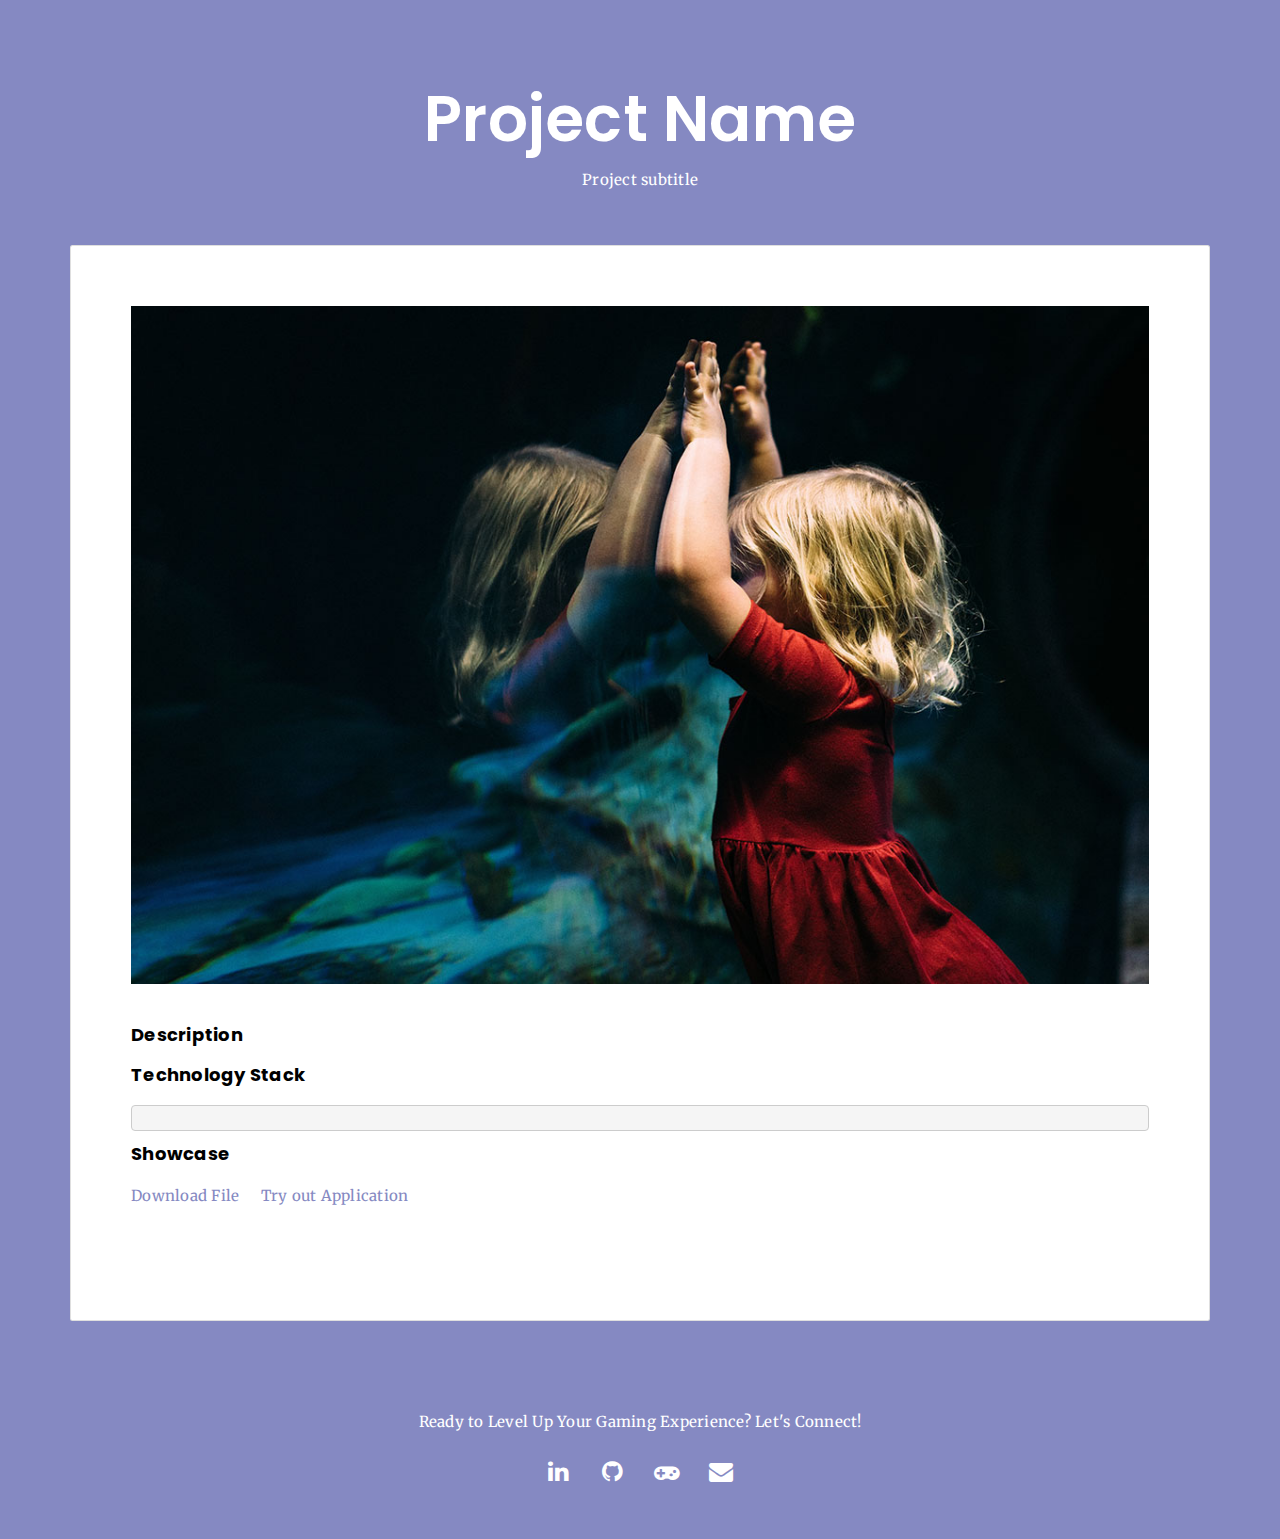
==== commit 06473ee3: "#Portfolio page updated with Online URL and Local File. # Addition of new Portfolio Item" ====
--- a/Portfolio.html
+++ b/Portfolio.html
@@ -13,7 +13,7 @@
   <meta name="msapplication-tap-highlight" content="no">
   
   <link rel="apple-touch-icon" sizes="180x180" href="./assets/apple-icon-180x180.png">
-  <link href="./assets/favicon.ico" rel="icon">
+  <!-- <link href="./assets/favicon.ico" rel="icon"> -->
 
   <title>Zeeshan Qaswar</title>  
 
@@ -49,37 +49,38 @@
               
               <br>
               <h3 class="h5 date-title">Description</h3>
-              <div id ="projectDescription">
-                <p>I worked as a Software Engineer, specializing in Unity game development. 
-                  Working as part of a team, I collaborated with my colleagues to create engaging and immersive gaming experiences for our clients.</p>
+              <div id ="project-decription"> </div>
+
+              <h3 class="h5 date-title">Technology Stack</h3>
+              <pre id ="tech-Stack"></pre>
+
+              <h3 class="h5 date-title">Showcase</h3>
+              <a id ="demo-file" href="#">Download File</a> &nbsp; &nbsp;
+              <a id ="onlinePlayableUrl" href="#" target="_blank">Try out Application</a>
+              
+              <div class="row">
+                
+                <div class="col-md-6">
+                  <br>
+                  <img src="#" project-Name ="Space" id="Portfolio-1" class="img-responsive" alt="">
+                </div>
+
+                <div class="col-md-6">
+                  <br>
+                  <img src="#" class="img-responsive" id="Portfolio-2" alt="">
+                </div>
+
+                <div class="col-md-6">
+                  <br>
+                  <img src="#" project-Name ="Space" id="Portfolio-3" class="img-responsive" alt="">
+                </div>
+
+                <div class="col-md-6">
+                  <br>
+                  <img src="#" class="img-responsive" id="Portfolio-4" alt="">
+                </div>
+  
               </div>
-
-                <h3 class="h5 date-title">Technology Stack</h3>
-                <p>#Unity</p>
-              
-                <div class="row">
-                  
-                  <div class="col-md-6">
-                    <br>
-                    <img src="./assets/images/img-02.jpg" project-Name ="Space" id="Portfolio-1" class="img-responsive" alt="">
-                  </div>
-
-                  <div class="col-md-6">
-                    <br>
-                    <img src="./assets/images/img-03.jpg" class="img-responsive" id="Portfolio-2" alt="">
-                  </div>
-
-                  <div class="col-md-6">
-                    <br>
-                    <img src="./assets/images/img-02.jpg" project-Name ="Space" id="Portfolio-3" class="img-responsive" alt="">
-                  </div>
-
-                  <div class="col-md-6">
-                    <br>
-                    <img src="./assets/images/img-03.jpg" class="img-responsive" id="Portfolio-4" alt="">
-                  </div>
-    
-                </div>
 
             </div>
           </div>
@@ -121,26 +122,45 @@
      scrollRevelation('.card');
   });
 
-  // Change portfolio page name
+  // Fetching Data from other page
+  var portfolioLink =  document.getElementById("onlinePlayableUrl");
+  console.log(portfolioLink.getAttribute("href"));
+  var localFile =  document.getElementById("demo-file");
+  var pageData = JSON.parse(sessionStorage.getItem("portfolioData"));
+  
+  // Updating Content 
+  document.getElementById("projectName").innerText = pageData["projectName"];
+  document.getElementById("projectTitle").innerText = pageData["projectTitle"];
+  document.getElementById("project-decription").innerHTML = pageData["projectDescription"];
+  document.getElementById("tech-Stack").innerHTML = pageData["techStack"];
+  
+  // Updating File URL
+  if (pageData["localFileName"] != '') { 
+    localFile.setAttribute("href", "./assets/Projects/"+pageData["projectPath"]+"/"+pageData["localFileName"]);
+  }
+  else{
+    localFile.setAttribute("href", "");
+    var oldHtml = localFile.innerHTML;
+    localFile.innerHTML = "<strike>"+oldHtml+"</strike>";
+  }
 
-  window.onload = function(){
-    
-    // Fetching Data from other page
-    var pageData = JSON.parse(sessionStorage.getItem("portfolioData"));
-    
-    // Updating Content 
-    document.getElementById("projectName").innerText = pageData["projectName"];
-    document.getElementById("projectTitle").innerText = pageData["projectTitle"];
-    document.getElementById("projectDescription").innerHTML = pageData["projectDescription"];
+  // Updating Online URL
+  console.log(pageData["demoLink"]);
+  if (pageData["demoLink"] != '') {
+    portfolioLink.setAttribute("href", pageData["demoLink"]);
+  }
+  else{
+    portfolioLink.setAttribute("href", "");
+    var oldHtml = portfolioLink.innerHTML;
+    portfolioLink.innerHTML = "<strike>"+oldHtml+"</strike>" +" (Link can't be furnished because of signed NDA)";
+  }
 
-    // Updating Images
-    document.getElementById('Portfolio-Main').src = "./assets/Projects/"+pageData["projectPath"]+"/main.gif";
-    document.getElementById("Portfolio-1").src = "./assets/Projects/"+pageData["projectPath"]+"/1.jpg";
-    document.getElementById("Portfolio-2").src = "./assets/Projects/"+pageData["projectPath"]+"/2.jpg";
-    document.getElementById("Portfolio-3").src = "./assets/Projects/"+pageData["projectPath"]+"/3.jpg";
-    document.getElementById("Portfolio-4").src = "./assets/Projects/"+pageData["projectPath"]+"/4.jpg";
-
-  }
+  // Updating Images
+  document.getElementById('Portfolio-Main').src = "./assets/Projects/"+pageData["projectPath"]+"/main.gif";
+  document.getElementById("Portfolio-1").src = "./assets/Projects/"+pageData["projectPath"]+"/1.jpg";
+  document.getElementById("Portfolio-2").src = "./assets/Projects/"+pageData["projectPath"]+"/2.jpg";
+  document.getElementById("Portfolio-3").src = "./assets/Projects/"+pageData["projectPath"]+"/3.jpg";
+  document.getElementById("Portfolio-4").src = "./assets/Projects/"+pageData["projectPath"]+"/4.jpg";
 
 </script>
 
--- a/main.d8e0d294.css
+++ b/main.d8e0d294.css
@@ -323,6 +323,7 @@
     /* font-size: 16px;
     line-height: 1.58; */
     font-size: 15px;
+    letter-spacing: 0.25px;
     line-height: 1.7;
     color: #555;
     background-color: #fff
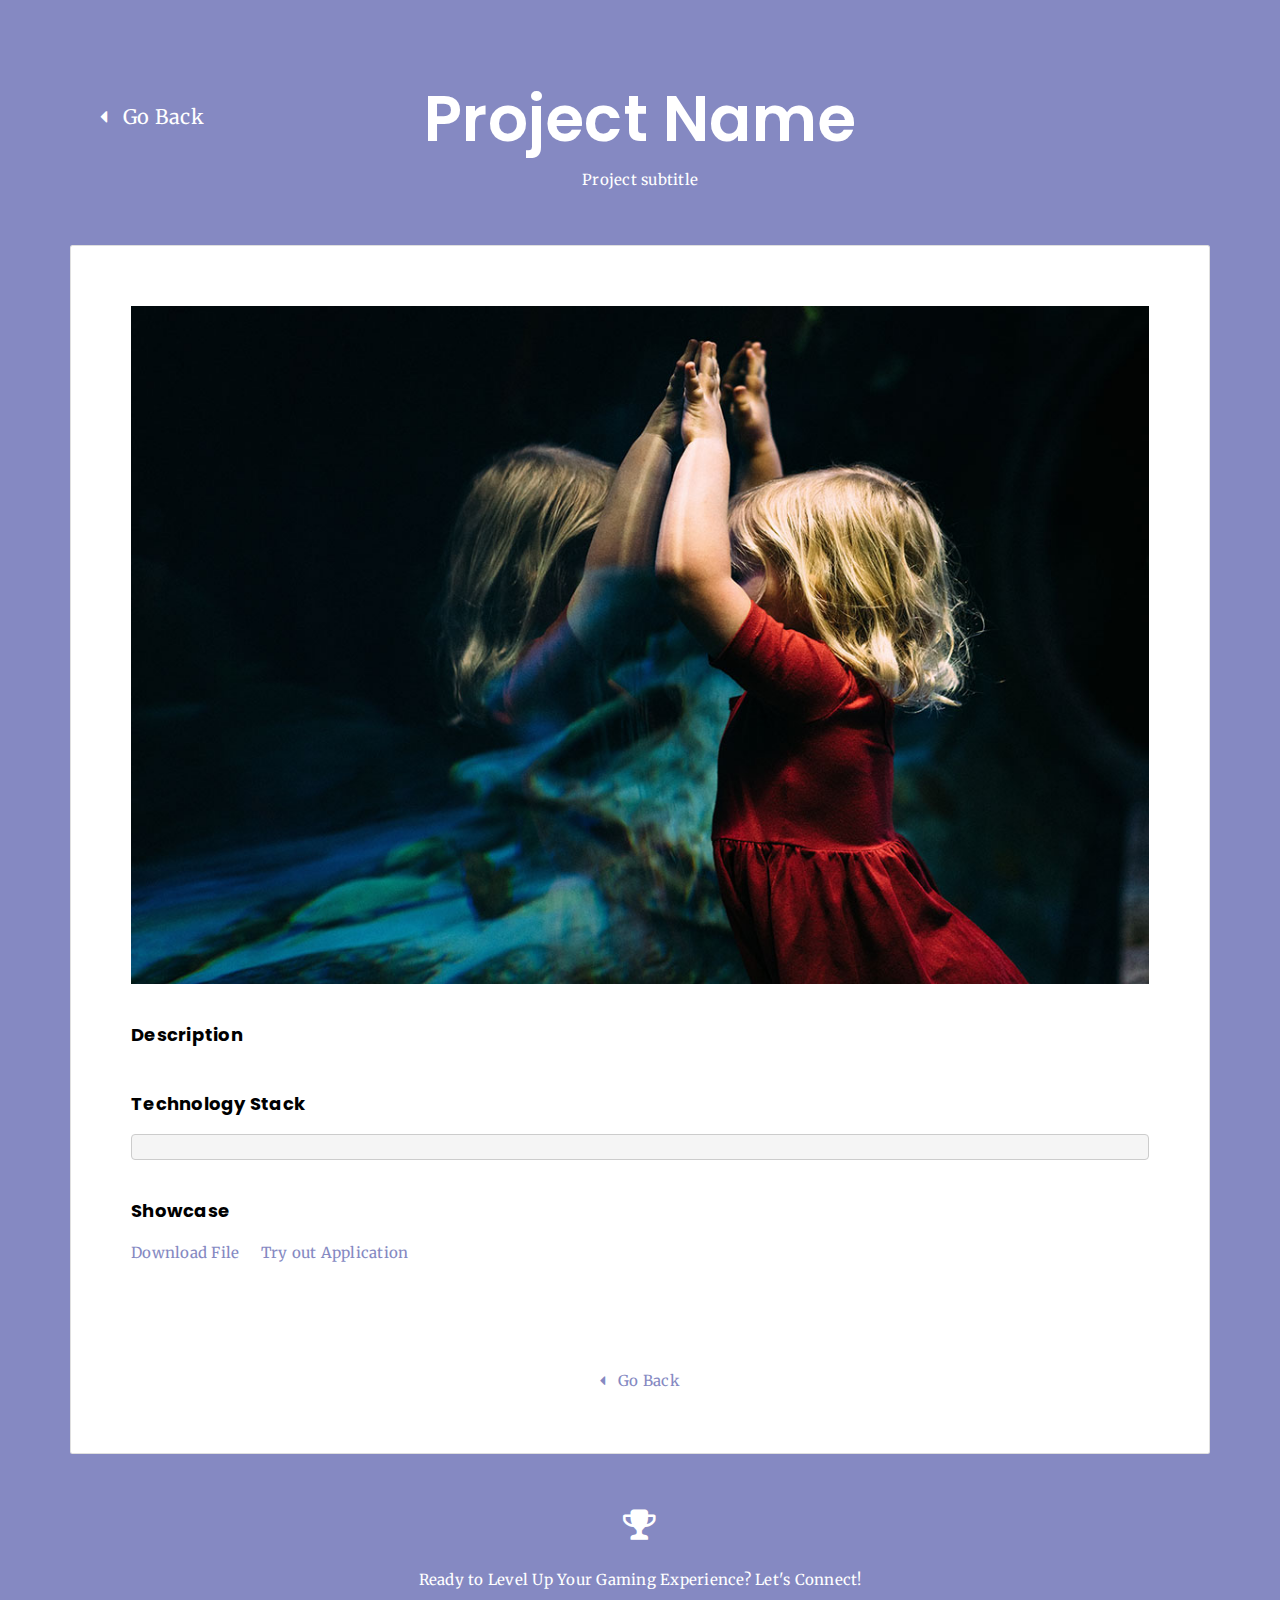
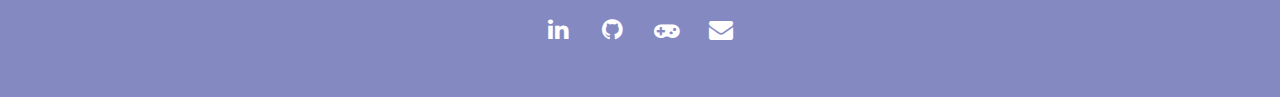
==== commit 58af0387: "#Go back button addition in portfolio page." ====
--- a/Portfolio.html
+++ b/Portfolio.html
@@ -27,7 +27,8 @@
 <main class="content-wrapper">
   <header class="white-text-container section-container">
     <div class="text-center">
-      <h1 id ="projectName">Project Name</h1>
+      <a href="index.html" class="goBack"><i class="fa fa-caret-left"></i> &nbsp;   Go Back</a>
+      <h1 id ="projectName"> Project Name</h1>
       <p  id ="projectTitle">Project subtitle</p>
     </div>
   </header>
@@ -51,12 +52,14 @@
               <h3 class="h5 date-title">Description</h3>
               <div id ="project-decription"> </div>
 
+              <br>
               <h3 class="h5 date-title">Technology Stack</h3>
               <pre id ="tech-Stack"></pre>
 
+              <br>
               <h3 class="h5 date-title">Showcase</h3>
               <a id ="demo-file" href="#">Download File</a> &nbsp; &nbsp;
-              <a id ="onlinePlayableUrl" href="#" target="_blank">Try out Application</a>
+              <a id ="onlinePlayableUrl" href="#">Try out Application</a>
               
               <div class="row">
                 
@@ -82,6 +85,15 @@
   
               </div>
 
+              <div class="row">
+                
+                <div class="col-md-12 text-center">
+                  <br>
+                  <br>
+                  <a href="index.html"><i class="fa fa-caret-left"></i> &nbsp; Go Back</a>
+                </div>
+              </div>
+
             </div>
           </div>
         </div>
@@ -95,7 +107,11 @@
   <div class="container">
     <div class="row">
       <div class="col-xs-12">
-        <p><img src="./assets/images/mashup-icon.svg" alt=""></p>
+        <p>
+          <a class="fa-icon fa-icon-2x">
+            <i class="fa fa-trophy" style="font-size: 35px;"></i>
+          </a>
+        </p>
         
         <p>Ready to Level Up Your Gaming Experience? Let's Connect!</p>
         <p>
@@ -148,9 +164,10 @@
   console.log(pageData["demoLink"]);
   if (pageData["demoLink"] != '') {
     portfolioLink.setAttribute("href", pageData["demoLink"]);
+    portfolioLink.setAttribute("target","_blank");
   }
   else{
-    portfolioLink.setAttribute("href", "");
+    portfolioLink.setAttribute("href", '');
     var oldHtml = portfolioLink.innerHTML;
     portfolioLink.innerHTML = "<strike>"+oldHtml+"</strike>" +" (Link can't be furnished because of signed NDA)";
   }
--- a/main.d8e0d294.css
+++ b/main.d8e0d294.css
@@ -6019,4 +6019,11 @@
     margin-right: 5px
 }
 
+.goBack{
+    position: absolute;
+    top: 100px;
+    left: 100px;
+    font-size: 20px;
+}
+
 /*# sourceMappingURL=main.bc58148c.map*/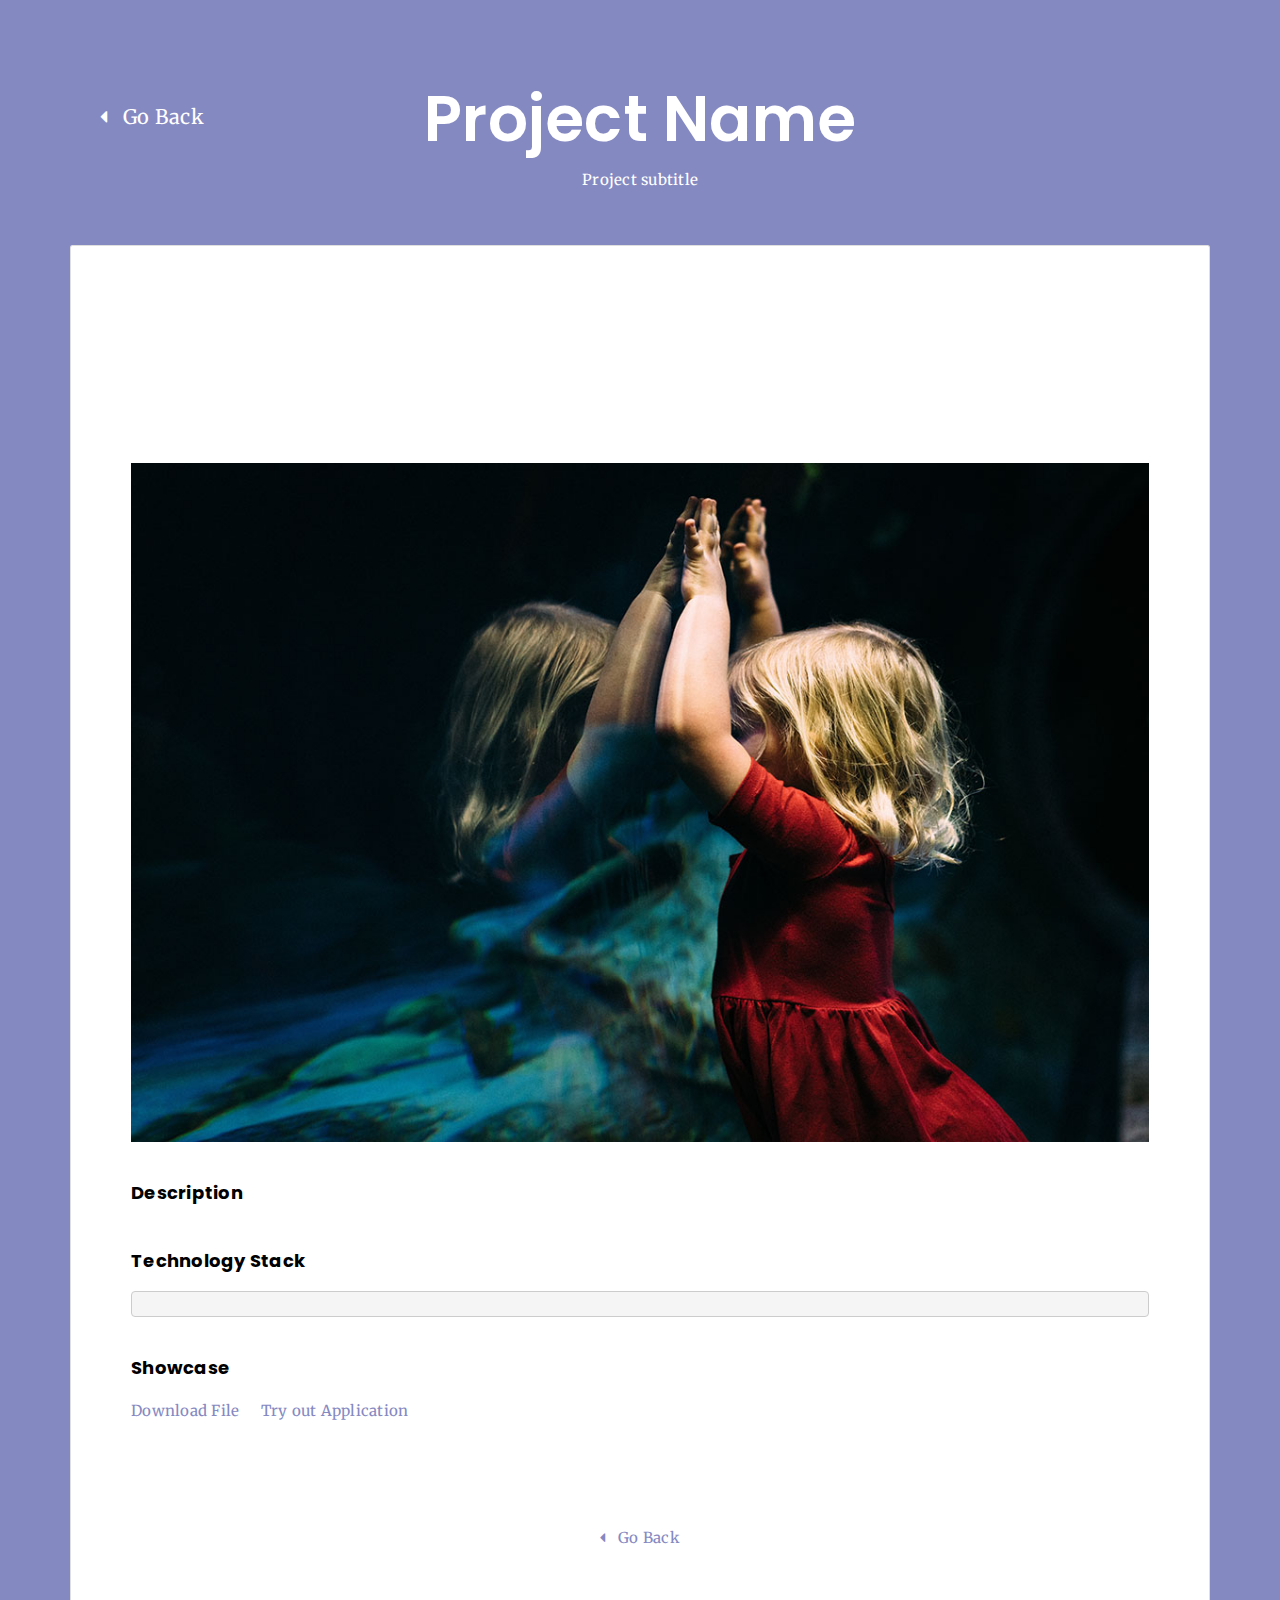
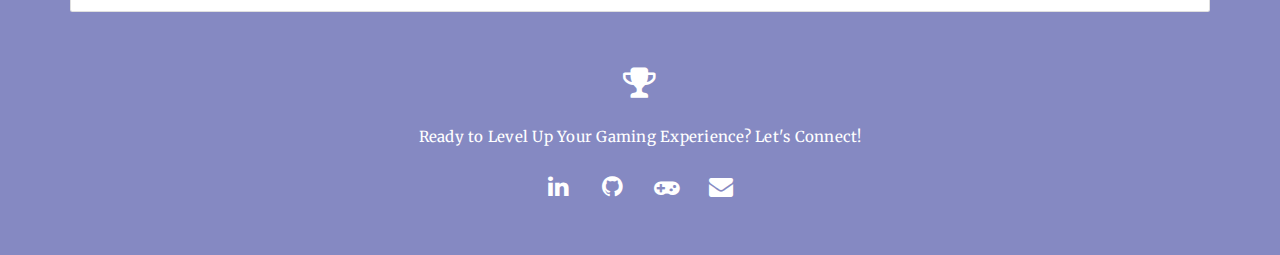
==== commit f42e9407: "#FEATURES Inclusion of Json File for portfolio management. Json based dynamic data loading." ====
--- a/Portfolio.html
+++ b/Portfolio.html
@@ -46,7 +46,10 @@
 
             <div class="work-experience">
               
-              <p><img src="./assets/Projects/Space/thumbnail.jpg" alt="" id="Portfolio-Main" width="100%"></p>
+              <p>
+                <video autoplay width="100%"> <source src="./assets/Projects/Space/promo.mp4" id="promo-video" type='video/mp4; codecs="avc1.42E01E, mp4a.40.2"' /> </video>
+                <img src="./assets/Projects/Space/thumbnail.jpg" alt="" id="promo-image" width="100%">
+              </p>
               
               <br>
               <h3 class="h5 date-title">Description</h3>
@@ -58,8 +61,8 @@
 
               <br>
               <h3 class="h5 date-title">Showcase</h3>
-              <a id ="demo-file" href="#">Download File</a> &nbsp; &nbsp;
-              <a id ="onlinePlayableUrl" href="#">Try out Application</a>
+              <a id ="downloadableFile" href="#">Download File</a> &nbsp; &nbsp;
+              <a id ="onlineUrl" href="#">Try out Application</a>
               
               <div class="row">
                 
@@ -138,46 +141,63 @@
      scrollRevelation('.card');
   });
 
-  // Fetching Data from other page
-  var portfolioLink =  document.getElementById("onlinePlayableUrl");
-  console.log(portfolioLink.getAttribute("href"));
-  var localFile =  document.getElementById("demo-file");
-  var pageData = JSON.parse(sessionStorage.getItem("portfolioData"));
+  const portfolioId = sessionStorage.getItem("PortfolioId");
+
+  fetch('./assets/portfolio.json').then(response => response.json()).then(data => {
+    
+    // Updating Content 
+    document.getElementById("projectName").innerText = data[portfolioId].name;
+    document.getElementById("projectTitle").innerText = data[portfolioId].title;
+    document.getElementById("project-decription").innerHTML = data[portfolioId].description;
+    document.getElementById("tech-Stack").innerHTML = data[portfolioId].techStack;
+    
+    // Updating Images
+    document.getElementById('promo-image').src = "./assets/Projects/"+data[portfolioId].path+"/promo.jpg";
+    document.getElementById('promo-video').src = "./assets/Projects/"+data[portfolioId].path+"/promo.mp4";
+    document.getElementById("Portfolio-1").src = "./assets/Projects/"+data[portfolioId].path+"/1.jpg";
+    document.getElementById("Portfolio-2").src = "./assets/Projects/"+data[portfolioId].path+"/2.jpg";
+    document.getElementById("Portfolio-3").src = "./assets/Projects/"+data[portfolioId].path+"/3.jpg";
+    document.getElementById("Portfolio-4").src = "./assets/Projects/"+data[portfolioId].path+"/4.jpg";
+    
+    if (data[portfolioId].hasPromoVideo == "1") {
+      document.getElementById('promo-image').style.display = "none";
+    }
+    else{
+      document.getElementById('promo-video').parentNode.style.display = "none";
+    }
+
+    // Update URL and File
+    const downloadableFile = document.getElementById("downloadableFile");
+    const onlineUrlId = document.getElementById("onlineUrl");
+    var onlineUrl =  data[portfolioId].onlineUrl;
+    var localFile =  data[portfolioId].fileName;
+    
+    // Updating File URL
+    if (localFile != "") { 
+      downloadableFile.setAttribute("href", "./assets/Projects/"+data[portfolioId].path+"/"+ localFile);
+    }
+    else{
+      downloadableFile.setAttribute("href", "");
+      var tempHtml = downloadableFile.innerHTML;
+      downloadableFile.innerHTML = "<strike>"+ tempHtml +"</strike>";
+    }
+
+    // Updating Online URL
+    if (onlineUrl != "") {
+      onlineUrlId.setAttribute("href", pageData["demoLink"]);
+      onlineUrlId.setAttribute("target","_blank");
+    }
+    else{
+      onlineUrlId.setAttribute("href", '');
+      var tempHtml = onlineUrlId.innerHTML;
+      onlineUrlId.innerHTML = "<strike>"+tempHtml+"</strike>" +" (Link can't be furnished because of signed NDA)";
+    }
+  });
+
+
+
   
-  // Updating Content 
-  document.getElementById("projectName").innerText = pageData["projectName"];
-  document.getElementById("projectTitle").innerText = pageData["projectTitle"];
-  document.getElementById("project-decription").innerHTML = pageData["projectDescription"];
-  document.getElementById("tech-Stack").innerHTML = pageData["techStack"];
-  
-  // Updating File URL
-  if (pageData["localFileName"] != '') { 
-    localFile.setAttribute("href", "./assets/Projects/"+pageData["projectPath"]+"/"+pageData["localFileName"]);
-  }
-  else{
-    localFile.setAttribute("href", "");
-    var oldHtml = localFile.innerHTML;
-    localFile.innerHTML = "<strike>"+oldHtml+"</strike>";
-  }
-
-  // Updating Online URL
-  console.log(pageData["demoLink"]);
-  if (pageData["demoLink"] != '') {
-    portfolioLink.setAttribute("href", pageData["demoLink"]);
-    portfolioLink.setAttribute("target","_blank");
-  }
-  else{
-    portfolioLink.setAttribute("href", '');
-    var oldHtml = portfolioLink.innerHTML;
-    portfolioLink.innerHTML = "<strike>"+oldHtml+"</strike>" +" (Link can't be furnished because of signed NDA)";
-  }
-
-  // Updating Images
-  document.getElementById('Portfolio-Main').src = "./assets/Projects/"+pageData["projectPath"]+"/main.gif";
-  document.getElementById("Portfolio-1").src = "./assets/Projects/"+pageData["projectPath"]+"/1.jpg";
-  document.getElementById("Portfolio-2").src = "./assets/Projects/"+pageData["projectPath"]+"/2.jpg";
-  document.getElementById("Portfolio-3").src = "./assets/Projects/"+pageData["projectPath"]+"/3.jpg";
-  document.getElementById("Portfolio-4").src = "./assets/Projects/"+pageData["projectPath"]+"/4.jpg";
+
 
 </script>
 
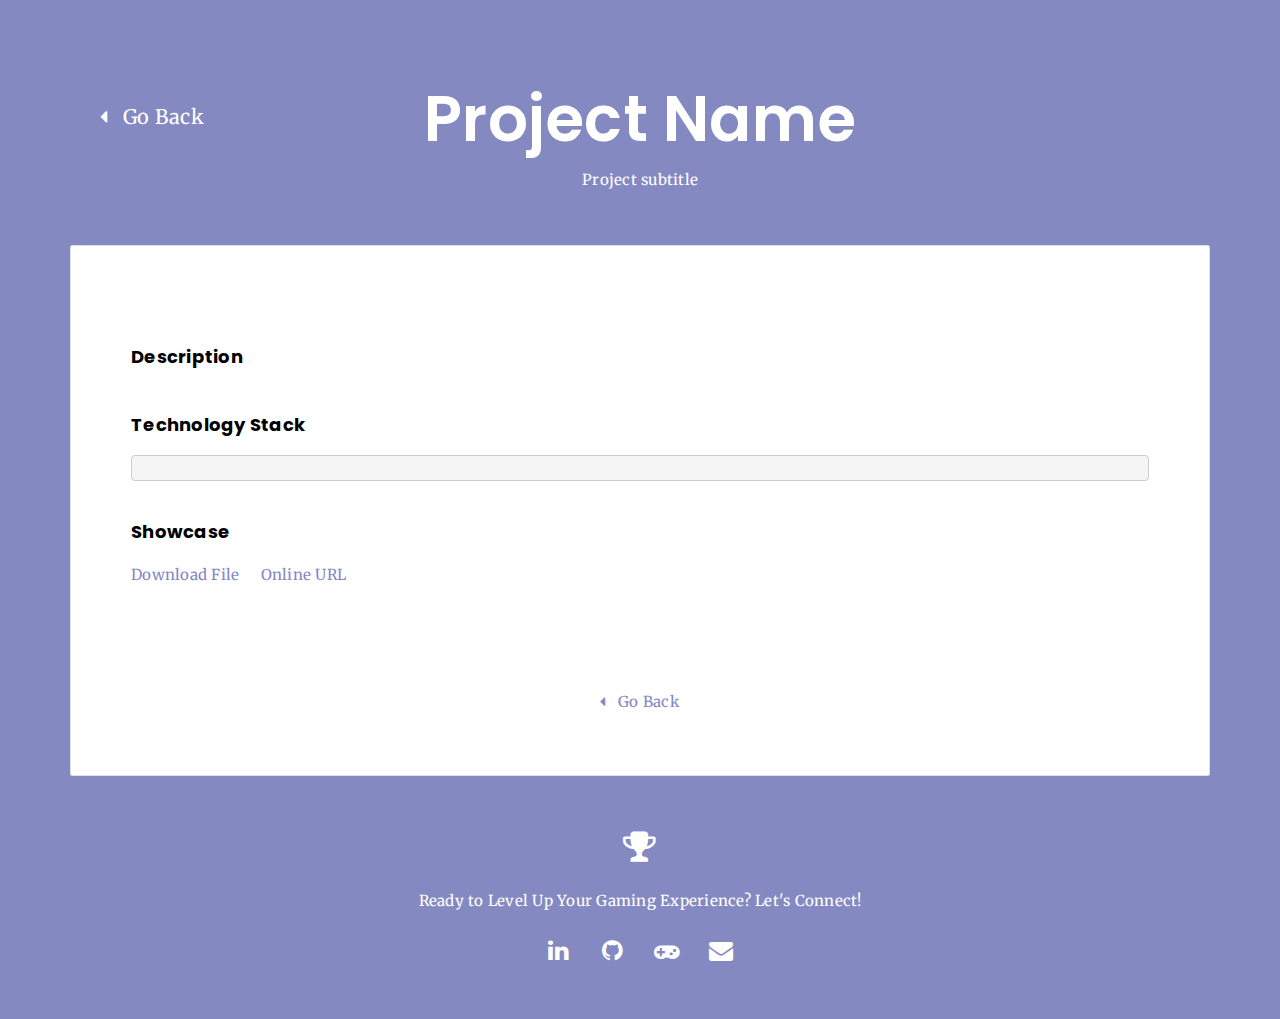
==== commit e254a02f: "New Portfolio Item added" ====
--- a/Portfolio.html
+++ b/Portfolio.html
@@ -47,8 +47,8 @@
             <div class="work-experience">
               
               <p>
-                <video autoplay width="100%"> <source src="./assets/Projects/Space/promo.mp4" id="promo-video" type='video/mp4; codecs="avc1.42E01E, mp4a.40.2"' /> </video>
-                <img src="./assets/Projects/Space/thumbnail.jpg" alt="" id="promo-image" width="100%">
+                <iframe id="promo-video" autoplay style="display: none; width: 100%; min-height: 650px;" src="https://www.youtube.com/embed/tgbNymZ7vqY"  allow="accelerometer; autoplay; clipboard-write; encrypted-media; gyroscope; picture-in-picture; web-share" allowfullscreen> </iframe>
+                <img src="./assets/Projects/Space/thumbnail.jpg" style="display: none;" alt="" id="promo-image" width="100%">
               </p>
               
               <br>
@@ -62,7 +62,7 @@
               <br>
               <h3 class="h5 date-title">Showcase</h3>
               <a id ="downloadableFile" href="#">Download File</a> &nbsp; &nbsp;
-              <a id ="onlineUrl" href="#">Try out Application</a>
+              <a id ="onlineUrl" href="#">Online URL</a>
               
               <div class="row">
                 
@@ -144,6 +144,7 @@
   const portfolioId = sessionStorage.getItem("PortfolioId");
 
   fetch('./assets/portfolio.json').then(response => response.json()).then(data => {
+    // debugger
     
     // Updating Content 
     document.getElementById("projectName").innerText = data[portfolioId].name;
@@ -151,21 +152,24 @@
     document.getElementById("project-decription").innerHTML = data[portfolioId].description;
     document.getElementById("tech-Stack").innerHTML = data[portfolioId].techStack;
     
-    // Updating Images
-    document.getElementById('promo-image').src = "./assets/Projects/"+data[portfolioId].path+"/promo.jpg";
-    document.getElementById('promo-video').src = "./assets/Projects/"+data[portfolioId].path+"/promo.mp4";
-    document.getElementById("Portfolio-1").src = "./assets/Projects/"+data[portfolioId].path+"/1.jpg";
+    if (data[portfolioId].hasPromoVideo != null) {
+      // Creating video player
+      var video = document.getElementById('promo-video');
+      video.style.display = "block";
+      video.setAttribute('src', data[portfolioId].hasPromoVideo);
+    }
+    else{
+      
+      document.getElementById('promo-image').src = "./assets/Projects/"+data[portfolioId].path+"/promo.jpg";
+      document.getElementById('promo-image').style.display = "block";
+    }
+
+    // Updating portfolio Images
+    document.getElementById("Portfolio-1").src =  "./assets/Projects/"+data[portfolioId].path+"/1.jpg";
     document.getElementById("Portfolio-2").src = "./assets/Projects/"+data[portfolioId].path+"/2.jpg";
     document.getElementById("Portfolio-3").src = "./assets/Projects/"+data[portfolioId].path+"/3.jpg";
     document.getElementById("Portfolio-4").src = "./assets/Projects/"+data[portfolioId].path+"/4.jpg";
     
-    if (data[portfolioId].hasPromoVideo == "1") {
-      document.getElementById('promo-image').style.display = "none";
-    }
-    else{
-      document.getElementById('promo-video').parentNode.style.display = "none";
-    }
-
     // Update URL and File
     const downloadableFile = document.getElementById("downloadableFile");
     const onlineUrlId = document.getElementById("onlineUrl");
@@ -184,7 +188,7 @@
 
     // Updating Online URL
     if (onlineUrl != "") {
-      onlineUrlId.setAttribute("href", pageData["demoLink"]);
+      onlineUrlId.setAttribute("href", onlineUrl);
       onlineUrlId.setAttribute("target","_blank");
     }
     else{
--- a/main.d8e0d294.css
+++ b/main.d8e0d294.css
@@ -6025,5 +6025,4 @@
     left: 100px;
     font-size: 20px;
 }
-
 /*# sourceMappingURL=main.bc58148c.map*/